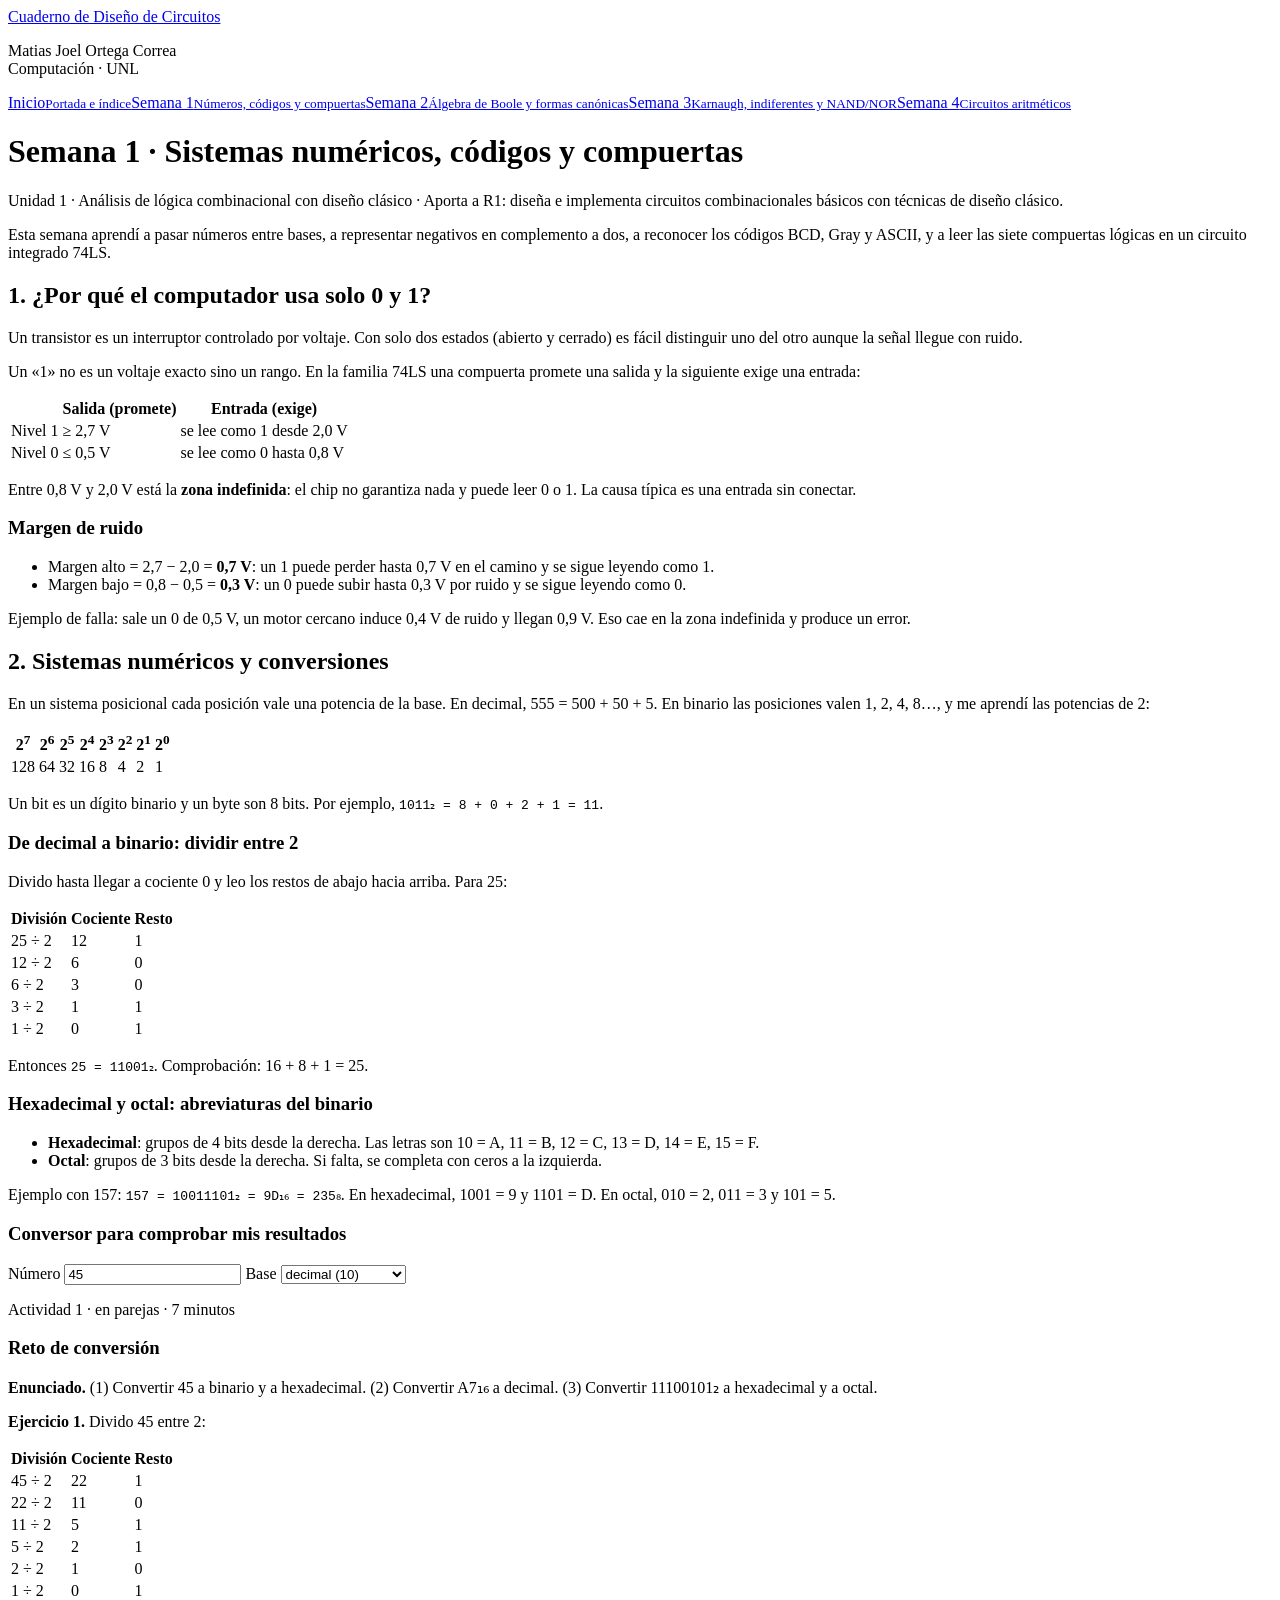
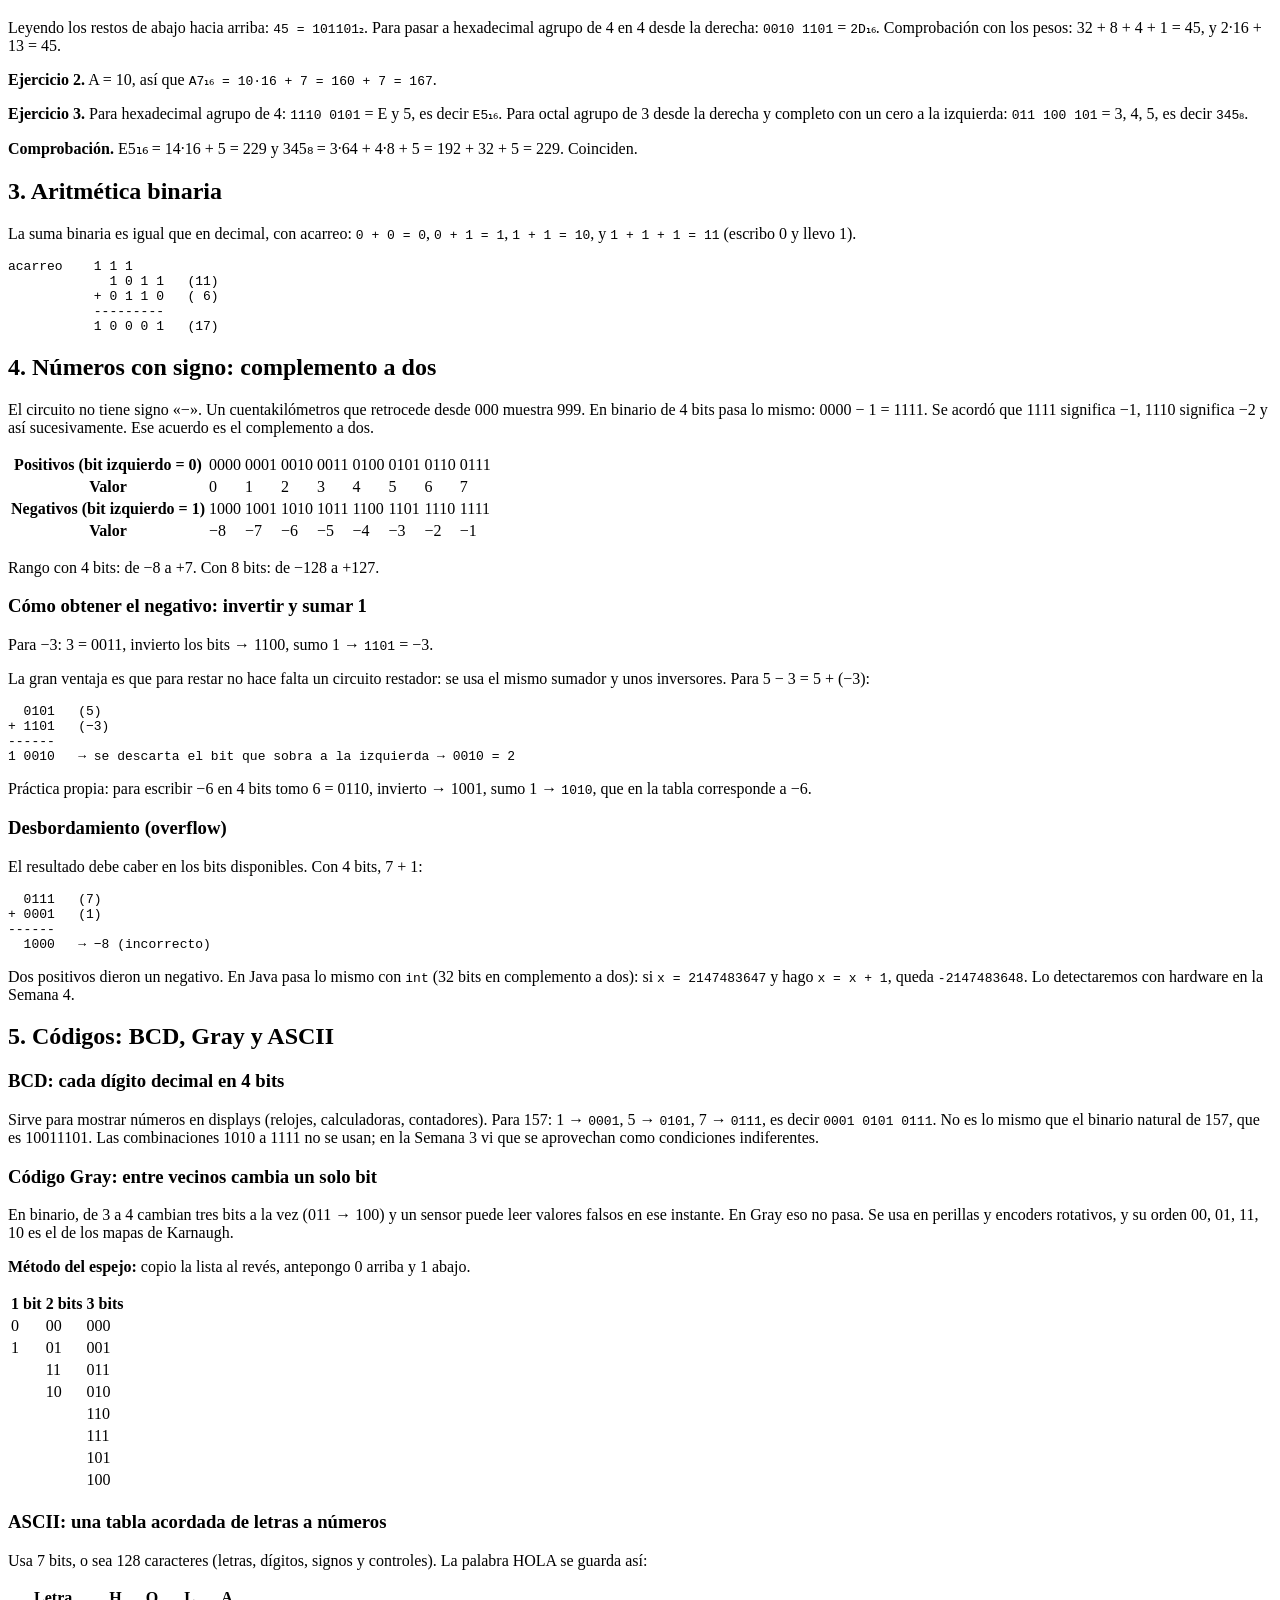
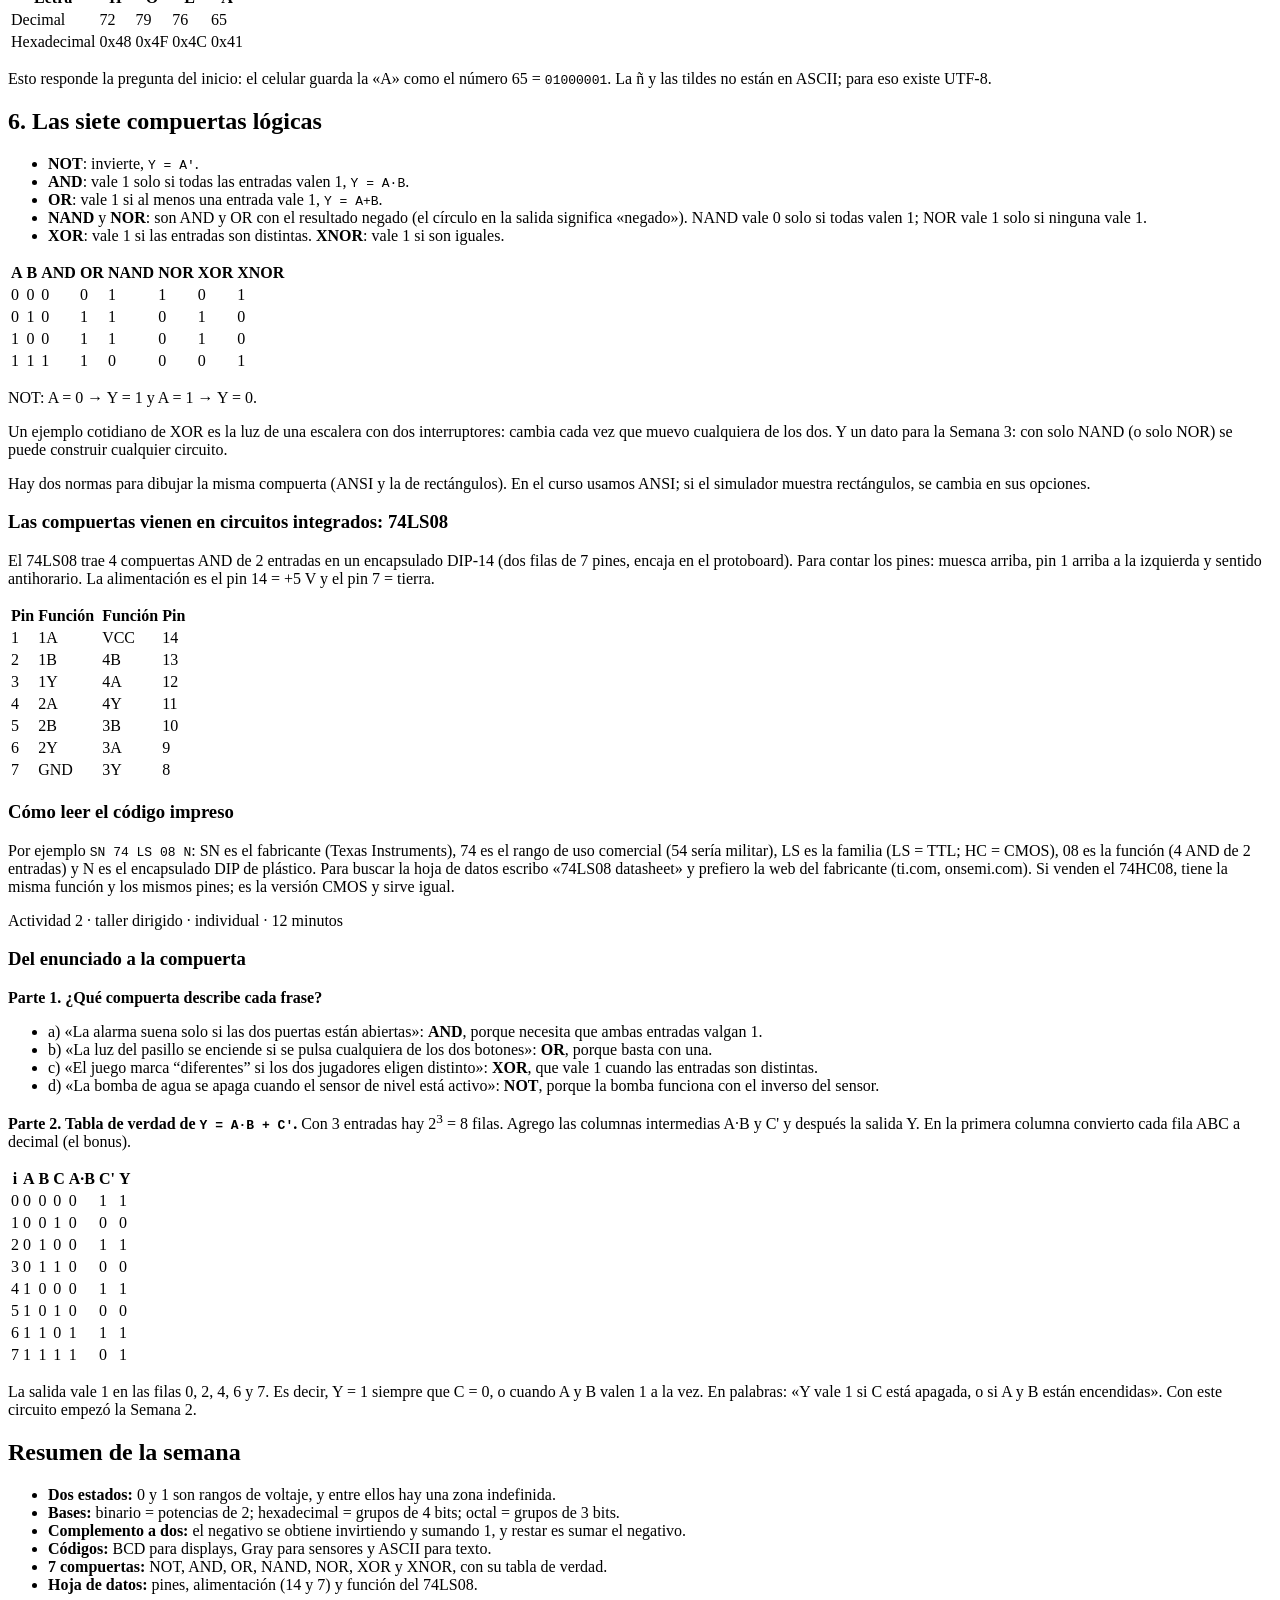
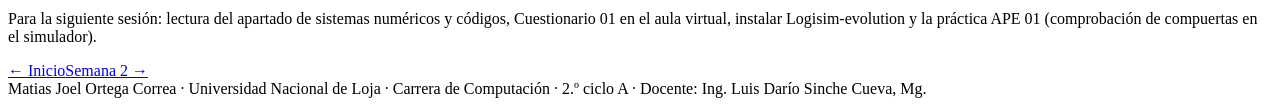
==== semana-1.html @ 6626abb9 "Add files via upload" ====
<!DOCTYPE html>
<html lang="es">
<head>
<meta charset="utf-8">
<meta name="viewport" content="width=device-width, initial-scale=1">
<title>Semana 1 · Cuaderno de Diseño de Circuitos</title>
<meta name="description" content="Cuaderno de resumen de Diseño de Circuitos (UNL, Computación): Unidad 1, semanas 1 a 4, con ejercicios resueltos.">
<link rel="preconnect" href="https://fonts.googleapis.com">
<link rel="preconnect" href="https://fonts.gstatic.com" crossorigin>
<link href="https://fonts.googleapis.com/css2?family=IBM+Plex+Mono:wght@400;600&family=IBM+Plex+Sans:wght@400;600&family=Literata:ital,wght@0,400;0,600;1,400&display=swap" rel="stylesheet">
<link rel="stylesheet" href="assets/style.css">
</head>
<body>
<div class="layout">
<aside class="side">
<a class="brand" href="index.html">Cuaderno de Diseño de Circuitos</a>
<p class="who">Matias Joel Ortega Correa<br>Computación · UNL</p>
<nav aria-label="Semanas"><a href="index.html">Inicio<small>Portada e índice</small></a><a href="semana-1.html" aria-current="page">Semana 1<small>Números, códigos y compuertas</small></a><a href="semana-2.html">Semana 2<small>Álgebra de Boole y formas canónicas</small></a><a href="semana-3.html">Semana 3<small>Karnaugh, indiferentes y NAND/NOR</small></a><a href="semana-4.html">Semana 4<small>Circuitos aritméticos</small></a></nav>
</aside>
<div class="main">
<main class="sheet">

<h1>Semana 1 · Sistemas numéricos, códigos y compuertas</h1>
<p class="meta">Unidad 1 · Análisis de lógica combinacional con diseño clásico · Aporta a R1: diseña e implementa circuitos combinacionales básicos con técnicas de diseño clásico.</p>
<p class="lead">Esta semana aprendí a pasar números entre bases, a representar negativos en complemento a dos, a reconocer los códigos BCD, Gray y ASCII, y a leer las siete compuertas lógicas en un circuito integrado 74LS.</p>

<h2>1. ¿Por qué el computador usa solo 0 y 1?</h2>
<p>Un transistor es un interruptor controlado por voltaje. Con solo dos estados (abierto y cerrado) es fácil distinguir uno del otro aunque la señal llegue con ruido.</p>
<p>Un «1» no es un voltaje exacto sino un rango. En la familia 74LS una compuerta promete una salida y la siguiente exige una entrada:</p>
<div class="wide"><table>
<tr><th class="l"></th><th>Salida (promete)</th><th>Entrada (exige)</th></tr>
<tr><td class="l">Nivel 1</td><td>≥ 2,7 V</td><td>se lee como 1 desde 2,0 V</td></tr>
<tr><td class="l">Nivel 0</td><td>≤ 0,5 V</td><td>se lee como 0 hasta 0,8 V</td></tr>
</table></div>
<p>Entre 0,8 V y 2,0 V está la <strong>zona indefinida</strong>: el chip no garantiza nada y puede leer 0 o 1. La causa típica es una entrada sin conectar.</p>
<h3>Margen de ruido</h3>
<ul>
<li>Margen alto = 2,7 − 2,0 = <strong>0,7 V</strong>: un 1 puede perder hasta 0,7 V en el camino y se sigue leyendo como 1.</li>
<li>Margen bajo = 0,8 − 0,5 = <strong>0,3 V</strong>: un 0 puede subir hasta 0,3 V por ruido y se sigue leyendo como 0.</li>
</ul>
<div class="nota">Ejemplo de falla: sale un 0 de 0,5 V, un motor cercano induce 0,4 V de ruido y llegan 0,9 V. Eso cae en la zona indefinida y produce un error.</div>
<h2>2. Sistemas numéricos y conversiones</h2>
<p>En un sistema posicional cada posición vale una potencia de la base. En decimal, 555 = 500 + 50 + 5. En binario las posiciones valen 1, 2, 4, 8…, y me aprendí las potencias de 2:</p>
<div class="wide"><table class="tt"><tr><th>2<sup>7</sup></th><th>2<sup>6</sup></th><th>2<sup>5</sup></th><th>2<sup>4</sup></th><th>2<sup>3</sup></th><th>2<sup>2</sup></th><th>2<sup>1</sup></th><th>2<sup>0</sup></th></tr>
<tr><td>128</td><td>64</td><td>32</td><td>16</td><td>8</td><td>4</td><td>2</td><td>1</td></tr></table></div>
<p>Un bit es un dígito binario y un byte son 8 bits. Por ejemplo, <code class="e">1011₂ = 8 + 0 + 2 + 1 = 11</code>.</p>
<h3>De decimal a binario: dividir entre 2</h3>
<p>Divido hasta llegar a cociente 0 y leo los restos de abajo hacia arriba. Para 25:</p>
<div class="wide"><table class="tt"><tr><th>División</th><th>Cociente</th><th>Resto</th></tr>
<tr><td>25 ÷ 2</td><td>12</td><td>1</td></tr><tr><td>12 ÷ 2</td><td>6</td><td>0</td></tr>
<tr><td>6 ÷ 2</td><td>3</td><td>0</td></tr><tr><td>3 ÷ 2</td><td>1</td><td>1</td></tr>
<tr><td>1 ÷ 2</td><td>0</td><td>1</td></tr></table></div>
<p>Entonces <code class="e">25 = 11001₂</code>. Comprobación: 16 + 8 + 1 = 25.</p>
<h3>Hexadecimal y octal: abreviaturas del binario</h3>
<ul>
<li><strong>Hexadecimal</strong>: grupos de 4 bits desde la derecha. Las letras son 10 = A, 11 = B, 12 = C, 13 = D, 14 = E, 15 = F.</li>
<li><strong>Octal</strong>: grupos de 3 bits desde la derecha. Si falta, se completa con ceros a la izquierda.</li>
</ul>
<p>Ejemplo con 157: <code class="e">157 = 10011101₂ = 9D₁₆ = 235₈</code>. En hexadecimal, 1001 = 9 y 1101 = D. En octal, 010 = 2, 011 = 3 y 101 = 5.</p>

<div class="tool" id="conv">
<h3>Conversor para comprobar mis resultados</h3>
<label>Número <input type="text" id="conv-in" value="45" autocomplete="off" spellcheck="false"></label>
<label>Base <select id="conv-base"><option value="10">decimal (10)</option><option value="2">binario (2)</option><option value="8">octal (8)</option><option value="16">hexadecimal (16)</option></select></label>
<output class="out" id="conv-out" style="white-space:pre" aria-live="polite"></output>
</div><div class="ej"><p class="src">Actividad 1 · en parejas · 7 minutos</p><h3>Reto de conversión</h3>
<p><strong>Enunciado.</strong> (1) Convertir 45 a binario y a hexadecimal. (2) Convertir A7₁₆ a decimal. (3) Convertir 11100101₂ a hexadecimal y a octal.</p>
<p><strong>Ejercicio 1.</strong> Divido 45 entre 2:</p>
<div class="wide"><table class="tt"><tr><th>División</th><th>Cociente</th><th>Resto</th></tr>
<tr><td>45 ÷ 2</td><td>22</td><td>1</td></tr><tr><td>22 ÷ 2</td><td>11</td><td>0</td></tr>
<tr><td>11 ÷ 2</td><td>5</td><td>1</td></tr><tr><td>5 ÷ 2</td><td>2</td><td>1</td></tr>
<tr><td>2 ÷ 2</td><td>1</td><td>0</td></tr><tr><td>1 ÷ 2</td><td>0</td><td>1</td></tr></table></div>
<p>Leyendo los restos de abajo hacia arriba: <code>45 = 101101₂</code>. Para pasar a hexadecimal agrupo de 4 en 4 desde la derecha: <code>0010 1101</code> = <code>2D₁₆</code>. Comprobación con los pesos: 32 + 8 + 4 + 1 = 45, y 2·16 + 13 = 45.</p>
<p><strong>Ejercicio 2.</strong> A = 10, así que <code>A7₁₆ = 10·16 + 7 = 160 + 7 = 167</code>.</p>
<p><strong>Ejercicio 3.</strong> Para hexadecimal agrupo de 4: <code>1110 0101</code> = E y 5, es decir <code>E5₁₆</code>. Para octal agrupo de 3 desde la derecha y completo con un cero a la izquierda: <code>011 100 101</code> = 3, 4, 5, es decir <code>345₈</code>.</p>
<p><strong>Comprobación.</strong> E5₁₆ = 14·16 + 5 = 229 y 345₈ = 3·64 + 4·8 + 5 = 192 + 32 + 5 = 229. Coinciden.</p></div>
<h2>3. Aritmética binaria</h2>
<p>La suma binaria es igual que en decimal, con acarreo: <code class="e">0 + 0 = 0</code>, <code class="e">0 + 1 = 1</code>, <code class="e">1 + 1 = 10</code>, y <code class="e">1 + 1 + 1 = 11</code> (escribo 0 y llevo 1).</p>
<pre><code>acarreo    1 1 1
             1 0 1 1   (11)
           + 0 1 1 0   ( 6)
           ---------
           1 0 0 0 1   (17)</code></pre>

<h2>4. Números con signo: complemento a dos</h2>
<p>El circuito no tiene signo «−». Un cuentakilómetros que retrocede desde 000 muestra 999. En binario de 4 bits pasa lo mismo: 0000 − 1 = 1111. Se acordó que 1111 significa −1, 1110 significa −2 y así sucesivamente. Ese acuerdo es el complemento a dos.</p>
<div class="wide"><table class="tt"><tr><th class="l">Positivos (bit izquierdo = 0)</th><td>0000</td><td>0001</td><td>0010</td><td>0011</td><td>0100</td><td>0101</td><td>0110</td><td>0111</td></tr>
<tr><th class="l">Valor</th><td>0</td><td>1</td><td>2</td><td>3</td><td>4</td><td>5</td><td>6</td><td>7</td></tr>
<tr><th class="l">Negativos (bit izquierdo = 1)</th><td>1000</td><td>1001</td><td>1010</td><td>1011</td><td>1100</td><td>1101</td><td>1110</td><td>1111</td></tr>
<tr><th class="l">Valor</th><td>−8</td><td>−7</td><td>−6</td><td>−5</td><td>−4</td><td>−3</td><td>−2</td><td>−1</td></tr></table></div>
<p>Rango con 4 bits: de −8 a +7. Con 8 bits: de −128 a +127.</p>
<h3>Cómo obtener el negativo: invertir y sumar 1</h3>
<p>Para −3: 3 = 0011, invierto los bits → 1100, sumo 1 → <code>1101</code> = −3.</p>
<p>La gran ventaja es que para restar no hace falta un circuito restador: se usa el mismo sumador y unos inversores. Para 5 − 3 = 5 + (−3):</p>
<pre><code>  0101   (5)
+ 1101   (−3)
------
1 0010   → se descarta el bit que sobra a la izquierda → 0010 = 2</code></pre>
<p>Práctica propia: para escribir −6 en 4 bits tomo 6 = 0110, invierto → 1001, sumo 1 → <code>1010</code>, que en la tabla corresponde a −6.</p>
<h3>Desbordamiento (overflow)</h3>
<p>El resultado debe caber en los bits disponibles. Con 4 bits, 7 + 1:</p>
<pre><code>  0111   (7)
+ 0001   (1)
------
  1000   → −8 (incorrecto)</code></pre>
<p>Dos positivos dieron un negativo. En Java pasa lo mismo con <code>int</code> (32 bits en complemento a dos): si <code>x = 2147483647</code> y hago <code>x = x + 1</code>, queda <code>-2147483648</code>. Lo detectaremos con hardware en la Semana 4.</p>

<h2>5. Códigos: BCD, Gray y ASCII</h2>
<h3>BCD: cada dígito decimal en 4 bits</h3>
<p>Sirve para mostrar números en displays (relojes, calculadoras, contadores). Para 157: 1 → <code>0001</code>, 5 → <code>0101</code>, 7 → <code>0111</code>, es decir <code>0001 0101 0111</code>. No es lo mismo que el binario natural de 157, que es 10011101. Las combinaciones 1010 a 1111 no se usan; en la Semana 3 vi que se aprovechan como condiciones indiferentes.</p>
<h3>Código Gray: entre vecinos cambia un solo bit</h3>
<p>En binario, de 3 a 4 cambian tres bits a la vez (011 → 100) y un sensor puede leer valores falsos en ese instante. En Gray eso no pasa. Se usa en perillas y encoders rotativos, y su orden 00, 01, 11, 10 es el de los mapas de Karnaugh.</p>
<p><strong>Método del espejo:</strong> copio la lista al revés, antepongo 0 arriba y 1 abajo.</p>
<div class="wide"><table class="tt"><tr><th>1 bit</th><th>2 bits</th><th>3 bits</th></tr>
<tr><td>0</td><td>00</td><td>000</td></tr><tr><td>1</td><td>01</td><td>001</td></tr>
<tr><td></td><td>11</td><td>011</td></tr><tr><td></td><td>10</td><td>010</td></tr>
<tr><td></td><td></td><td>110</td></tr><tr><td></td><td></td><td>111</td></tr>
<tr><td></td><td></td><td>101</td></tr><tr><td></td><td></td><td>100</td></tr></table></div>
<h3>ASCII: una tabla acordada de letras a números</h3>
<p>Usa 7 bits, o sea 128 caracteres (letras, dígitos, signos y controles). La palabra HOLA se guarda así:</p>
<div class="wide"><table class="tt"><tr><th>Letra</th><th>H</th><th>O</th><th>L</th><th>A</th></tr>
<tr><td>Decimal</td><td>72</td><td>79</td><td>76</td><td>65</td></tr><tr><td>Hexadecimal</td><td>0x48</td><td>0x4F</td><td>0x4C</td><td>0x41</td></tr></table></div>
<p>Esto responde la pregunta del inicio: el celular guarda la «A» como el número 65 = <code>01000001</code>. La ñ y las tildes no están en ASCII; para eso existe UTF-8.</p>

<h2>6. Las siete compuertas lógicas</h2>
<ul>
<li><strong>NOT</strong>: invierte, <code class="e">Y = A'</code>.</li>
<li><strong>AND</strong>: vale 1 solo si todas las entradas valen 1, <code class="e">Y = A·B</code>.</li>
<li><strong>OR</strong>: vale 1 si al menos una entrada vale 1, <code class="e">Y = A+B</code>.</li>
<li><strong>NAND</strong> y <strong>NOR</strong>: son AND y OR con el resultado negado (el círculo en la salida significa «negado»). NAND vale 0 solo si todas valen 1; NOR vale 1 solo si ninguna vale 1.</li>
<li><strong>XOR</strong>: vale 1 si las entradas son distintas. <strong>XNOR</strong>: vale 1 si son iguales.</li>
</ul>
<div class="wide"><table class="tt"><tr><th>A</th><th>B</th><th>AND</th><th>OR</th><th>NAND</th><th>NOR</th><th>XOR</th><th>XNOR</th></tr><tr><td>0</td><td>0</td><td>0</td><td>0</td><td class="one">1</td><td class="one">1</td><td>0</td><td class="one">1</td></tr><tr><td>0</td><td>1</td><td>0</td><td class="one">1</td><td class="one">1</td><td>0</td><td class="one">1</td><td>0</td></tr><tr><td>1</td><td>0</td><td>0</td><td class="one">1</td><td class="one">1</td><td>0</td><td class="one">1</td><td>0</td></tr><tr><td>1</td><td>1</td><td class="one">1</td><td class="one">1</td><td>0</td><td>0</td><td>0</td><td class="one">1</td></tr></table></div>
<p>NOT: A = 0 → Y = 1 y A = 1 → Y = 0.</p>
<p>Un ejemplo cotidiano de XOR es la luz de una escalera con dos interruptores: cambia cada vez que muevo cualquiera de los dos. Y un dato para la Semana 3: con solo NAND (o solo NOR) se puede construir cualquier circuito.</p>
<p>Hay dos normas para dibujar la misma compuerta (ANSI y la de rectángulos). En el curso usamos ANSI; si el simulador muestra rectángulos, se cambia en sus opciones.</p>
<h3>Las compuertas vienen en circuitos integrados: 74LS08</h3>
<p>El 74LS08 trae 4 compuertas AND de 2 entradas en un encapsulado DIP-14 (dos filas de 7 pines, encaja en el protoboard). Para contar los pines: muesca arriba, pin 1 arriba a la izquierda y sentido antihorario. La alimentación es el pin 14 = +5 V y el pin 7 = tierra.</p>
<div class="wide"><table class="tt">
<tr><th>Pin</th><th>Función</th><th></th><th>Función</th><th>Pin</th></tr>
<tr><td>1</td><td>1A</td><td></td><td>VCC</td><td>14</td></tr>
<tr><td>2</td><td>1B</td><td></td><td>4B</td><td>13</td></tr>
<tr><td>3</td><td>1Y</td><td></td><td>4A</td><td>12</td></tr>
<tr><td>4</td><td>2A</td><td></td><td>4Y</td><td>11</td></tr>
<tr><td>5</td><td>2B</td><td></td><td>3B</td><td>10</td></tr>
<tr><td>6</td><td>2Y</td><td></td><td>3A</td><td>9</td></tr>
<tr><td>7</td><td>GND</td><td></td><td>3Y</td><td>8</td></tr></table></div>
<h3>Cómo leer el código impreso</h3>
<p>Por ejemplo <code>SN 74 LS 08 N</code>: SN es el fabricante (Texas Instruments), 74 es el rango de uso comercial (54 sería militar), LS es la familia (LS = TTL; HC = CMOS), 08 es la función (4 AND de 2 entradas) y N es el encapsulado DIP de plástico. Para buscar la hoja de datos escribo «74LS08 datasheet» y prefiero la web del fabricante (ti.com, onsemi.com). Si venden el 74HC08, tiene la misma función y los mismos pines; es la versión CMOS y sirve igual.</p>
<div class="ej"><p class="src">Actividad 2 · taller dirigido · individual · 12 minutos</p><h3>Del enunciado a la compuerta</h3>
<p><strong>Parte 1. ¿Qué compuerta describe cada frase?</strong></p>
<ul>
<li>a) «La alarma suena solo si las dos puertas están abiertas»: <strong>AND</strong>, porque necesita que ambas entradas valgan 1.</li>
<li>b) «La luz del pasillo se enciende si se pulsa cualquiera de los dos botones»: <strong>OR</strong>, porque basta con una.</li>
<li>c) «El juego marca “diferentes” si los dos jugadores eligen distinto»: <strong>XOR</strong>, que vale 1 cuando las entradas son distintas.</li>
<li>d) «La bomba de agua se apaga cuando el sensor de nivel está activo»: <strong>NOT</strong>, porque la bomba funciona con el inverso del sensor.</li>
</ul>
<p><strong>Parte 2. Tabla de verdad de <code class="e">Y = A·B + C'</code>.</strong> Con 3 entradas hay 2<sup>3</sup> = 8 filas. Agrego las columnas intermedias A·B y C' y después la salida Y. En la primera columna convierto cada fila ABC a decimal (el bonus).</p>
<div class="wide"><table class="tt"><tr><th>i</th><th>A</th><th>B</th><th>C</th><th>A·B</th><th>C'</th><th>Y</th></tr><tr><td>0</td><td>0</td><td>0</td><td>0</td><td>0</td><td>1</td><td class="one">1</td></tr><tr><td>1</td><td>0</td><td>0</td><td>1</td><td>0</td><td>0</td><td>0</td></tr><tr><td>2</td><td>0</td><td>1</td><td>0</td><td>0</td><td>1</td><td class="one">1</td></tr><tr><td>3</td><td>0</td><td>1</td><td>1</td><td>0</td><td>0</td><td>0</td></tr><tr><td>4</td><td>1</td><td>0</td><td>0</td><td>0</td><td>1</td><td class="one">1</td></tr><tr><td>5</td><td>1</td><td>0</td><td>1</td><td>0</td><td>0</td><td>0</td></tr><tr><td>6</td><td>1</td><td>1</td><td>0</td><td>1</td><td>1</td><td class="one">1</td></tr><tr><td>7</td><td>1</td><td>1</td><td>1</td><td>1</td><td>0</td><td class="one">1</td></tr></table></div>
<p>La salida vale 1 en las filas 0, 2, 4, 6 y 7. Es decir, Y = 1 siempre que C = 0, o cuando A y B valen 1 a la vez. En palabras: «Y vale 1 si C está apagada, o si A y B están encendidas». Con este circuito empezó la Semana 2.</p></div>
<h2>Resumen de la semana</h2>
<ul>
<li><strong>Dos estados:</strong> 0 y 1 son rangos de voltaje, y entre ellos hay una zona indefinida.</li>
<li><strong>Bases:</strong> binario = potencias de 2; hexadecimal = grupos de 4 bits; octal = grupos de 3 bits.</li>
<li><strong>Complemento a dos:</strong> el negativo se obtiene invirtiendo y sumando 1, y restar es sumar el negativo.</li>
<li><strong>Códigos:</strong> BCD para displays, Gray para sensores y ASCII para texto.</li>
<li><strong>7 compuertas:</strong> NOT, AND, OR, NAND, NOR, XOR y XNOR, con su tabla de verdad.</li>
<li><strong>Hoja de datos:</strong> pines, alimentación (14 y 7) y función del 74LS08.</li>
</ul>
<p>Para la siguiente sesión: lectura del apartado de sistemas numéricos y códigos, Cuestionario 01 en el aula virtual, instalar Logisim-evolution y la práctica APE 01 (comprobación de compuertas en el simulador).</p>

<div class="pager"><a href="index.html">← Inicio</a><a href="semana-2.html">Semana 2 →</a></div>
</main>
<footer class="pie">Matias Joel Ortega Correa · Universidad Nacional de Loja · Carrera de Computación · 2.º ciclo A · Docente: Ing. Luis Darío Sinche Cueva, Mg.</footer>
</div>
</div>
<script src="assets/app.js"></script>
</body>
</html>
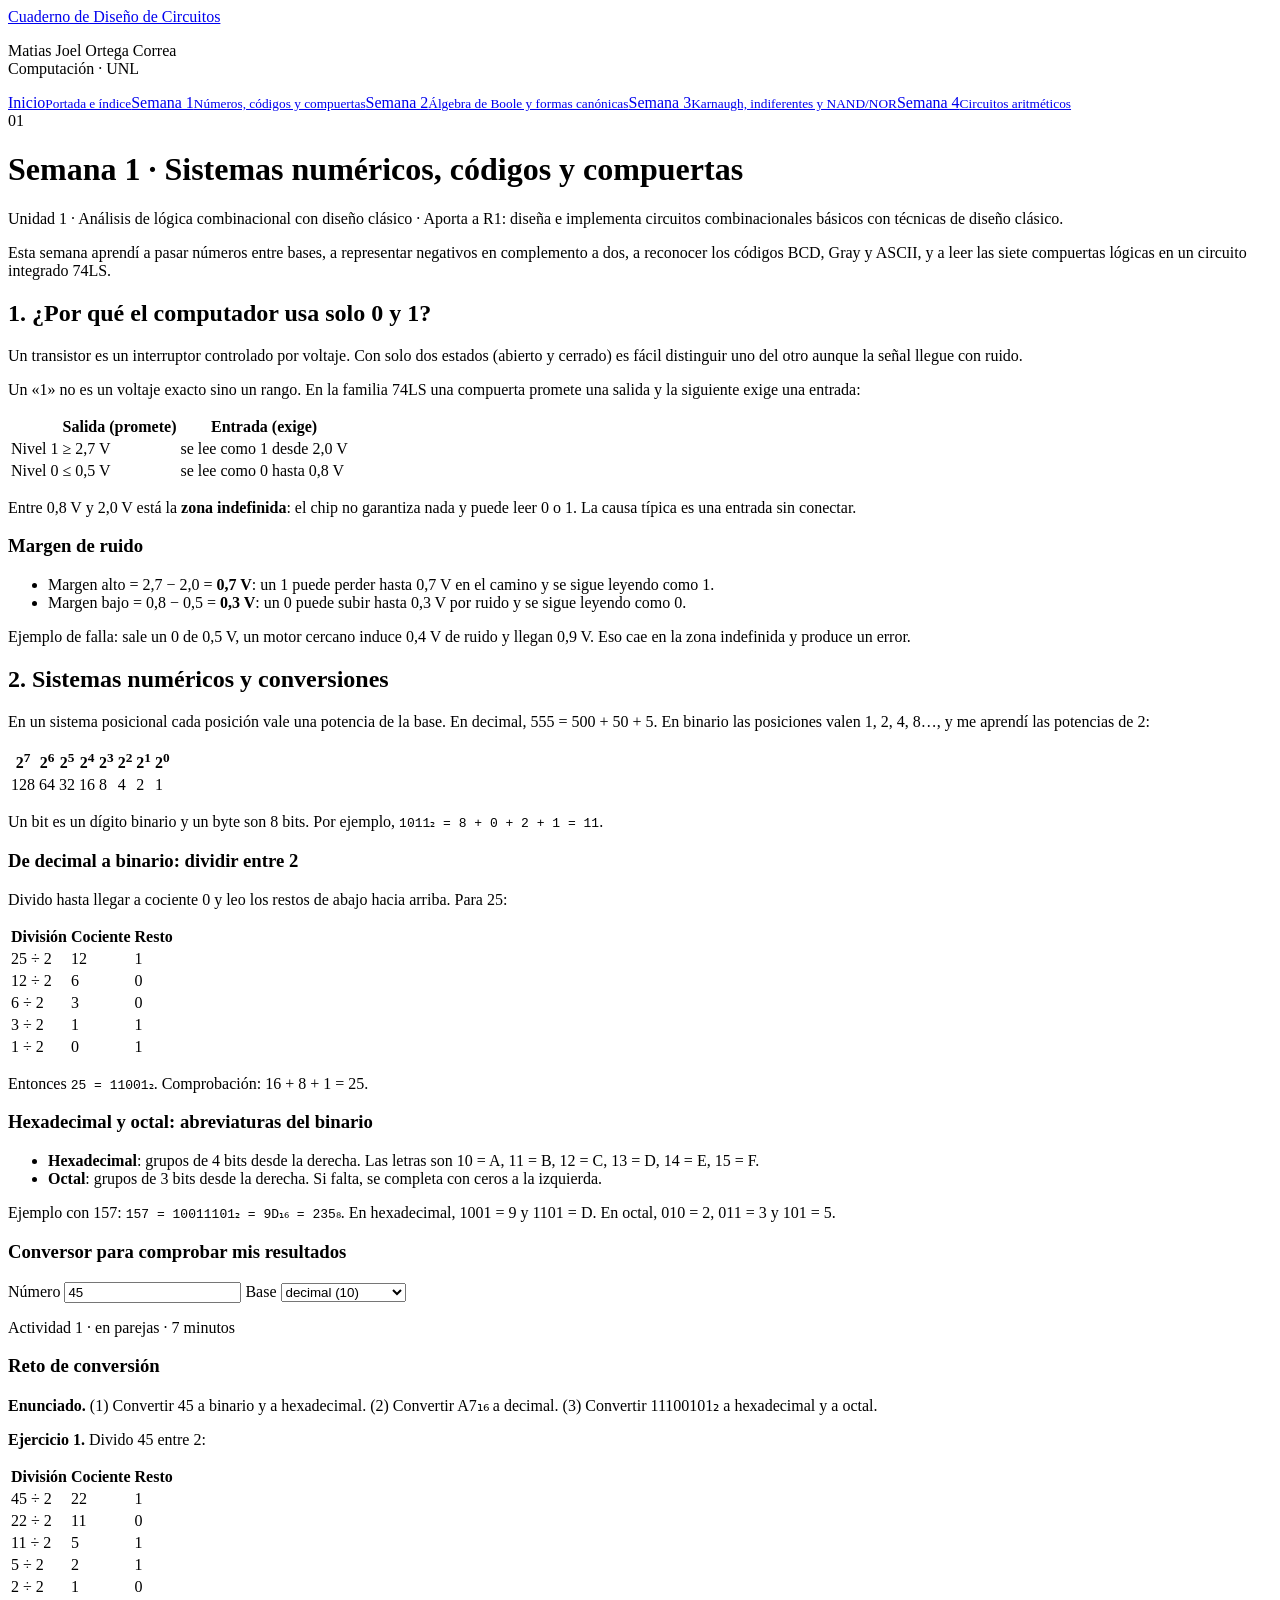
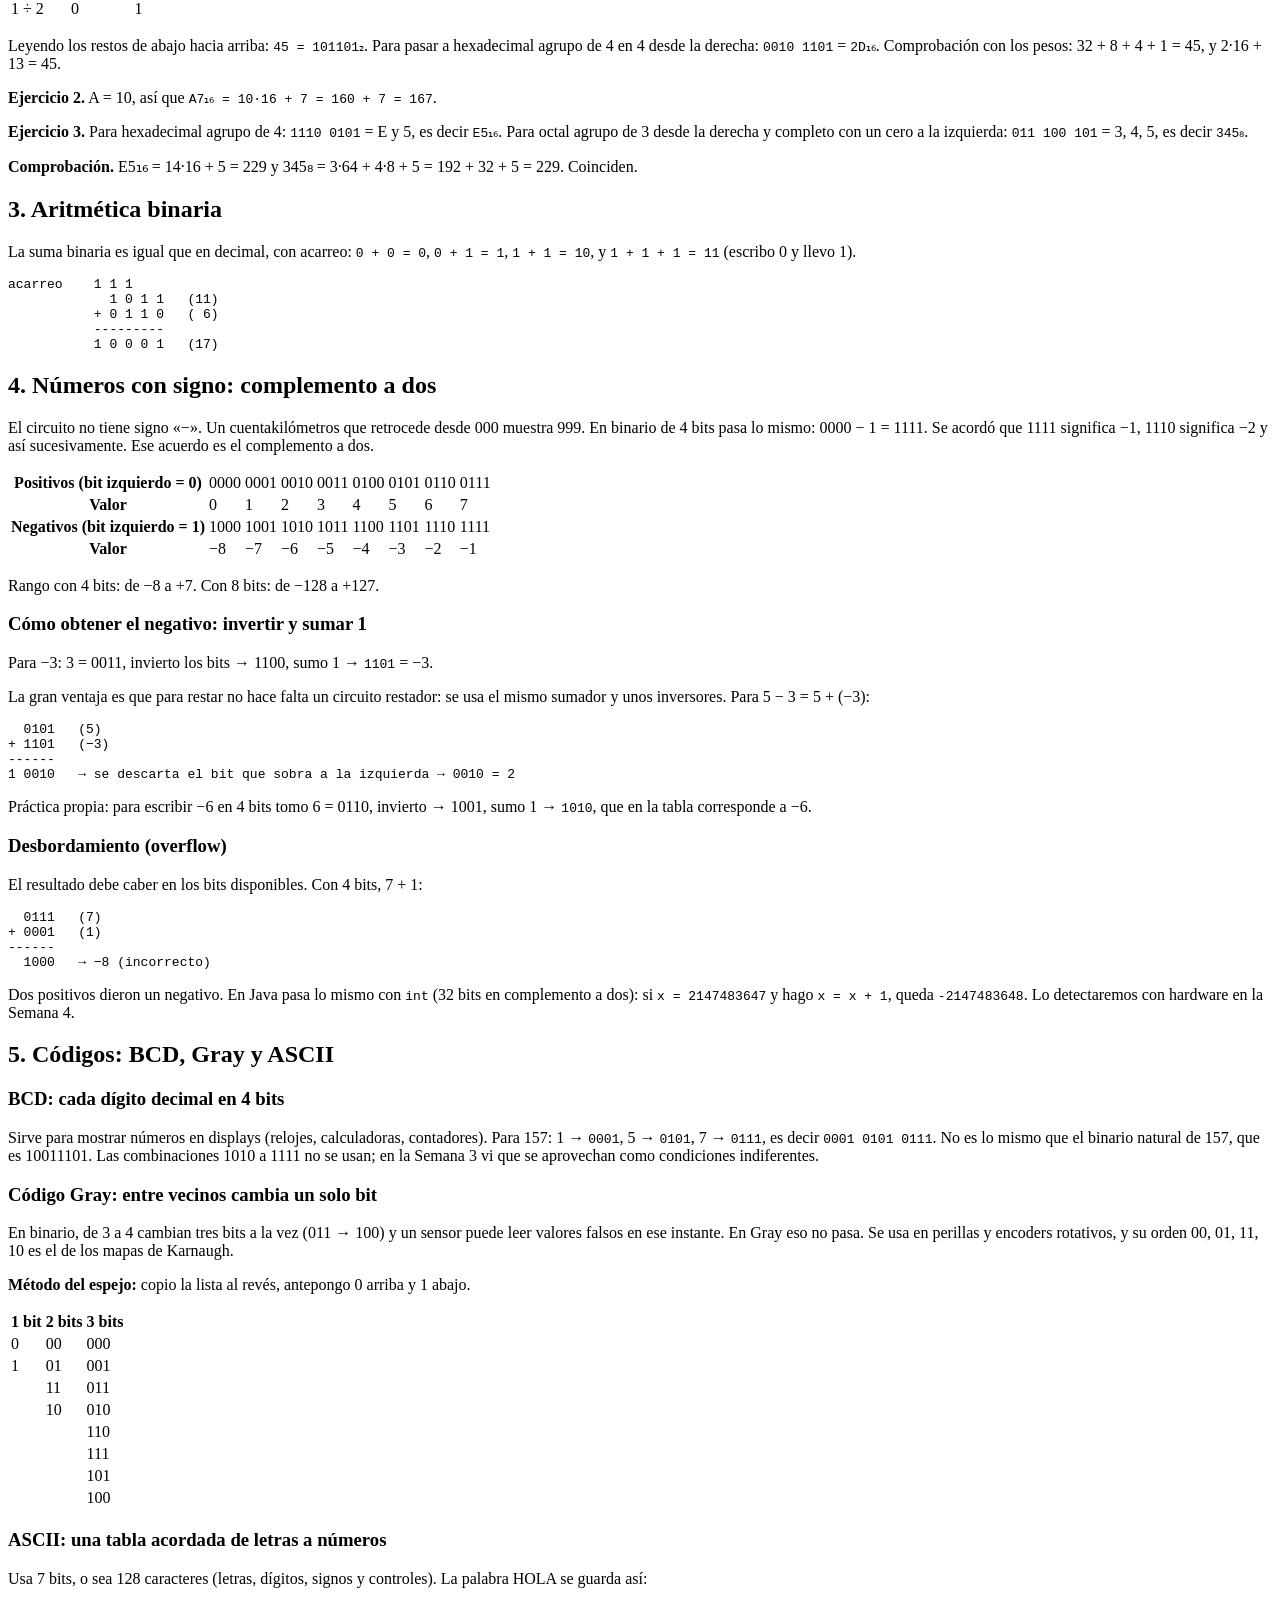
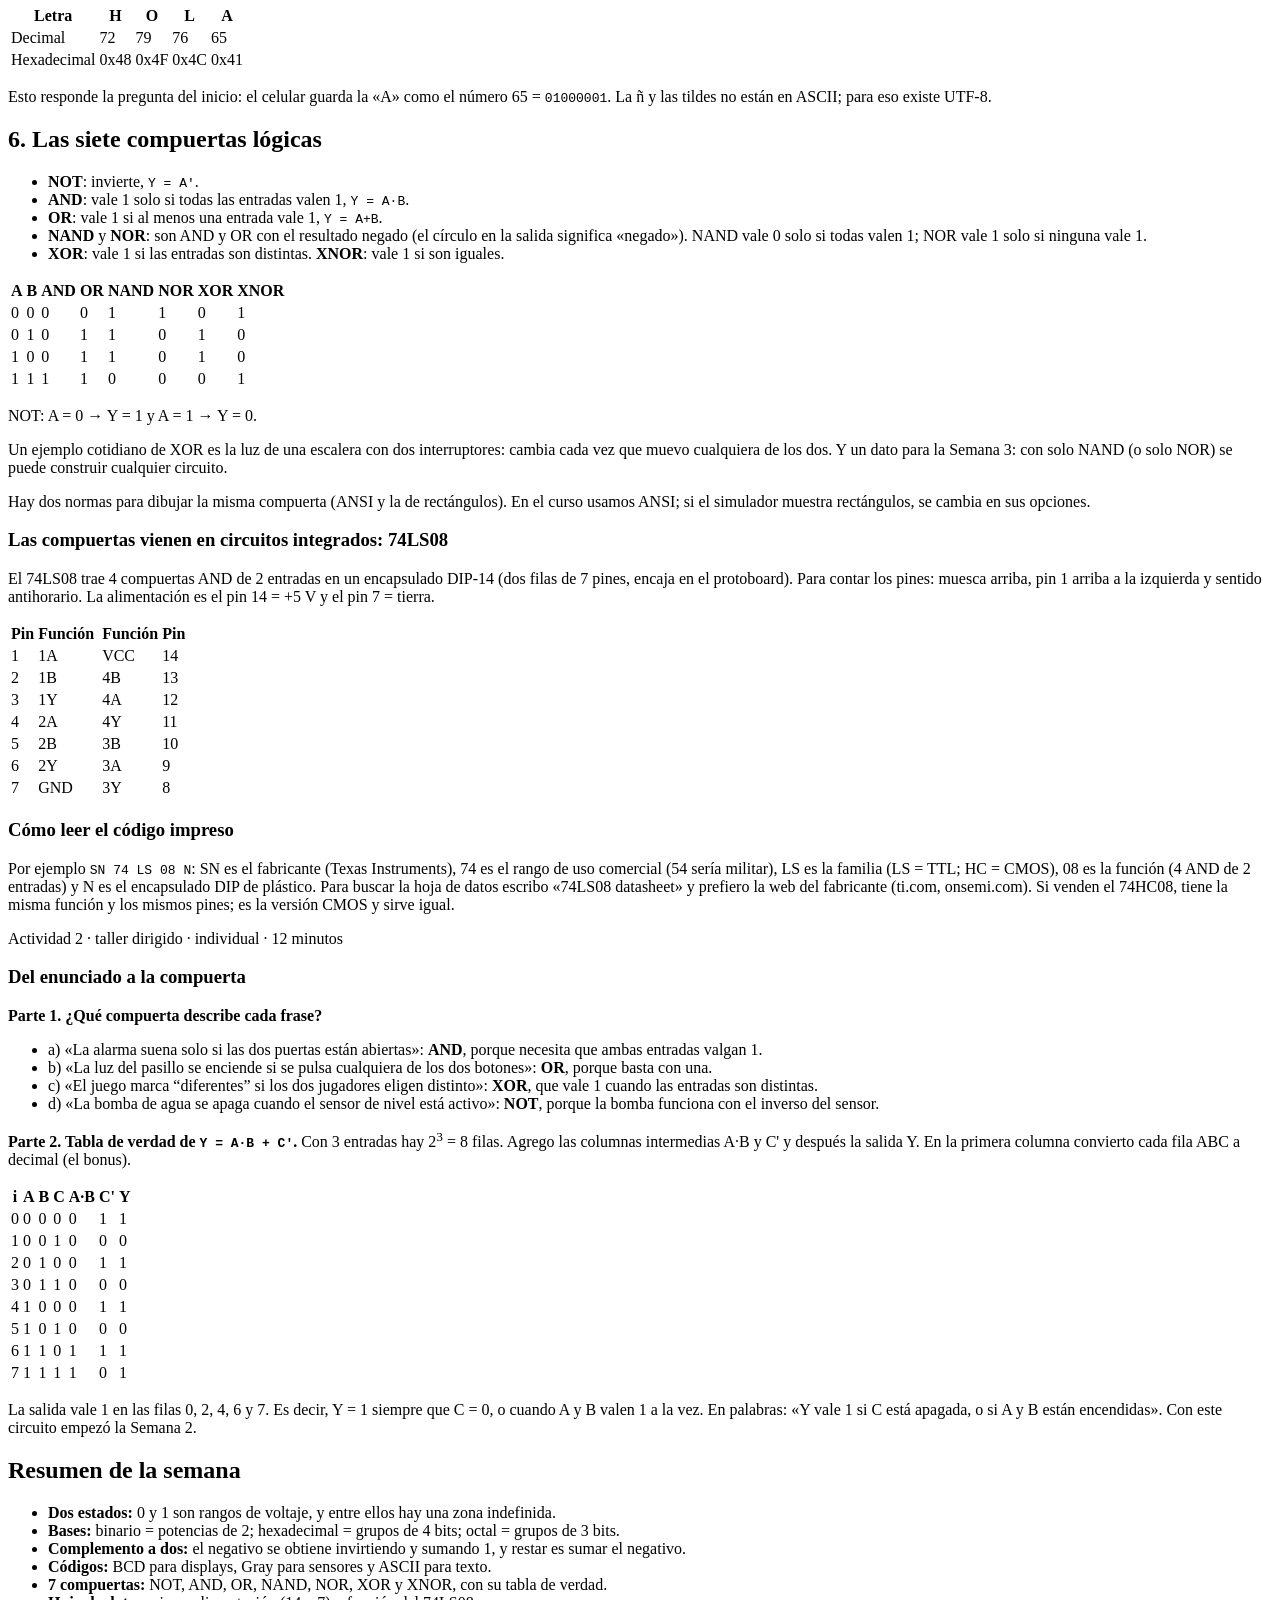
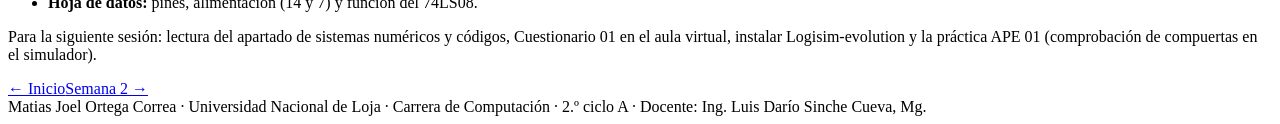
==== commit aba7d145: "Add files via upload" ====
--- a/semana-1.html
+++ b/semana-1.html
@@ -7,10 +7,10 @@
 <meta name="description" content="Cuaderno de resumen de Diseño de Circuitos (UNL, Computación): Unidad 1, semanas 1 a 4, con ejercicios resueltos.">
 <link rel="preconnect" href="https://fonts.googleapis.com">
 <link rel="preconnect" href="https://fonts.gstatic.com" crossorigin>
-<link href="https://fonts.googleapis.com/css2?family=IBM+Plex+Mono:wght@400;600&family=IBM+Plex+Sans:wght@400;600&family=Literata:ital,wght@0,400;0,600;1,400&display=swap" rel="stylesheet">
+<link href="https://fonts.googleapis.com/css2?family=JetBrains+Mono:wght@400;600;800&family=Plus+Jakarta+Sans:wght@400;500;700;800&family=Unbounded:wght@600;800&display=swap" rel="stylesheet">
 <link rel="stylesheet" href="assets/style.css">
 </head>
-<body>
+<body class="w1">
 <div class="layout">
 <aside class="side">
 <a class="brand" href="index.html">Cuaderno de Diseño de Circuitos</a>
@@ -19,10 +19,9 @@
 </aside>
 <div class="main">
 <main class="sheet">
-
-<h1>Semana 1 · Sistemas numéricos, códigos y compuertas</h1>
+<header class="banner"><span class="num" aria-hidden="true">01</span><h1>Semana 1 · Sistemas numéricos, códigos y compuertas</h1>
 <p class="meta">Unidad 1 · Análisis de lógica combinacional con diseño clásico · Aporta a R1: diseña e implementa circuitos combinacionales básicos con técnicas de diseño clásico.</p>
-<p class="lead">Esta semana aprendí a pasar números entre bases, a representar negativos en complemento a dos, a reconocer los códigos BCD, Gray y ASCII, y a leer las siete compuertas lógicas en un circuito integrado 74LS.</p>
+<p class="lead">Esta semana aprendí a pasar números entre bases, a representar negativos en complemento a dos, a reconocer los códigos BCD, Gray y ASCII, y a leer las siete compuertas lógicas en un circuito integrado 74LS.</p></header><div class="content">
 
 <h2>1. ¿Por qué el computador usa solo 0 y 1?</h2>
 <p>Un transistor es un interruptor controlado por voltaje. Con solo dos estados (abierto y cerrado) es fácil distinguir uno del otro aunque la señal llegue con ruido.</p>
@@ -168,8 +167,7 @@
 <li><strong>Hoja de datos:</strong> pines, alimentación (14 y 7) y función del 74LS08.</li>
 </ul>
 <p>Para la siguiente sesión: lectura del apartado de sistemas numéricos y códigos, Cuestionario 01 en el aula virtual, instalar Logisim-evolution y la práctica APE 01 (comprobación de compuertas en el simulador).</p>
-
-<div class="pager"><a href="index.html">← Inicio</a><a href="semana-2.html">Semana 2 →</a></div>
+<div class="pager"><a href="index.html">← Inicio</a><a href="semana-2.html">Semana 2 →</a></div></div>
 </main>
 <footer class="pie">Matias Joel Ortega Correa · Universidad Nacional de Loja · Carrera de Computación · 2.º ciclo A · Docente: Ing. Luis Darío Sinche Cueva, Mg.</footer>
 </div>
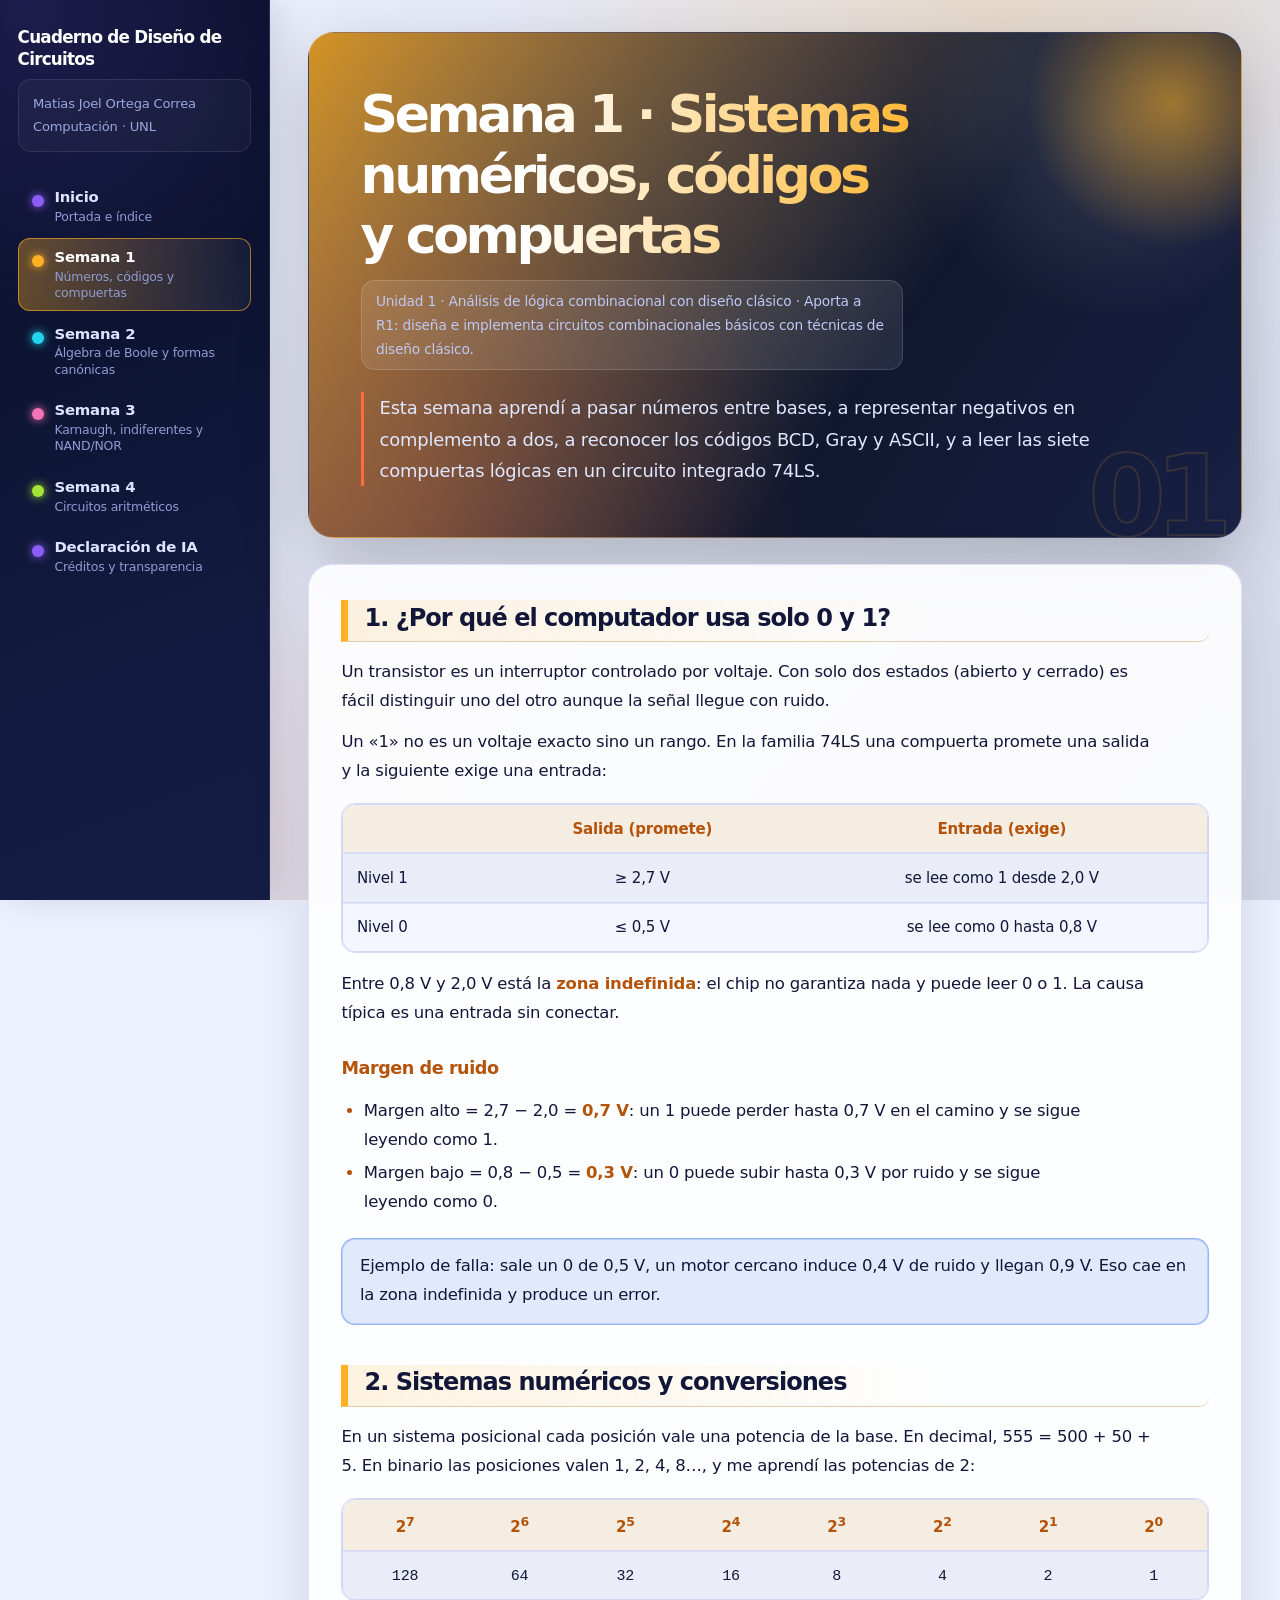
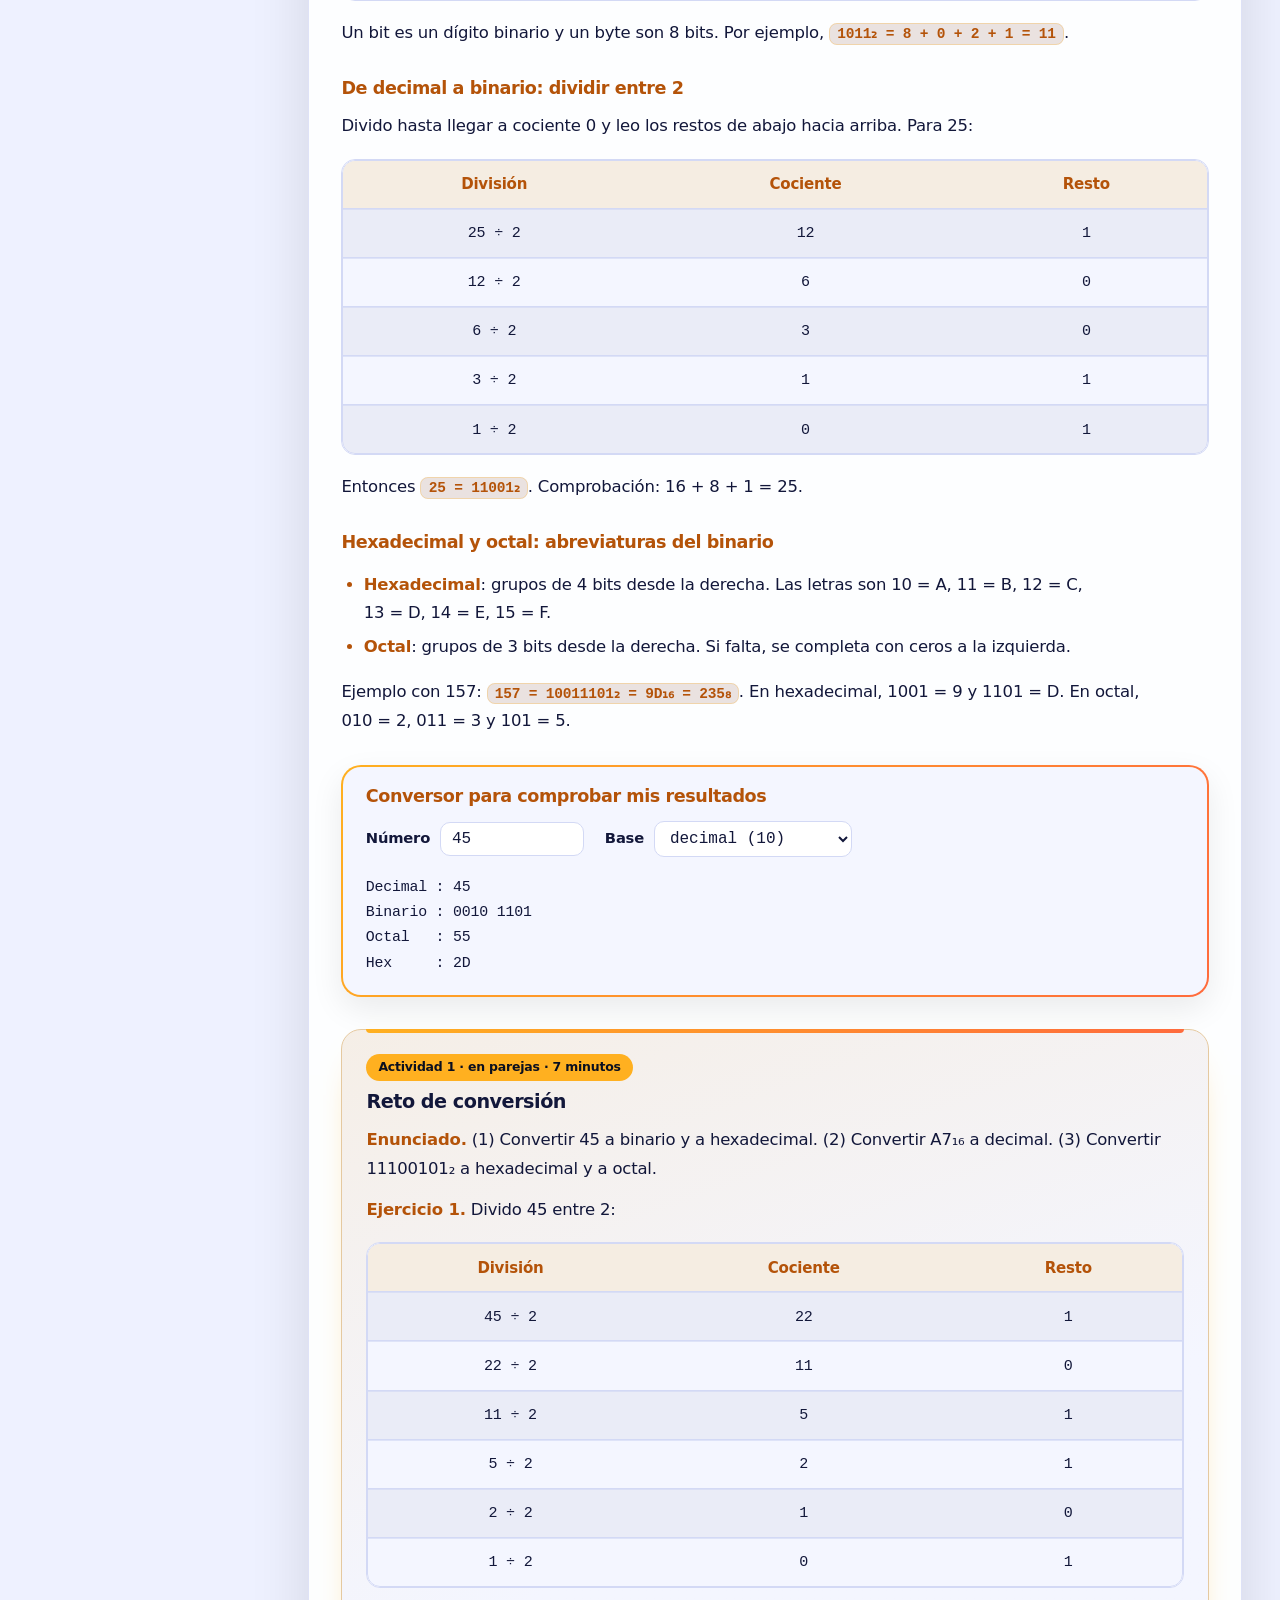
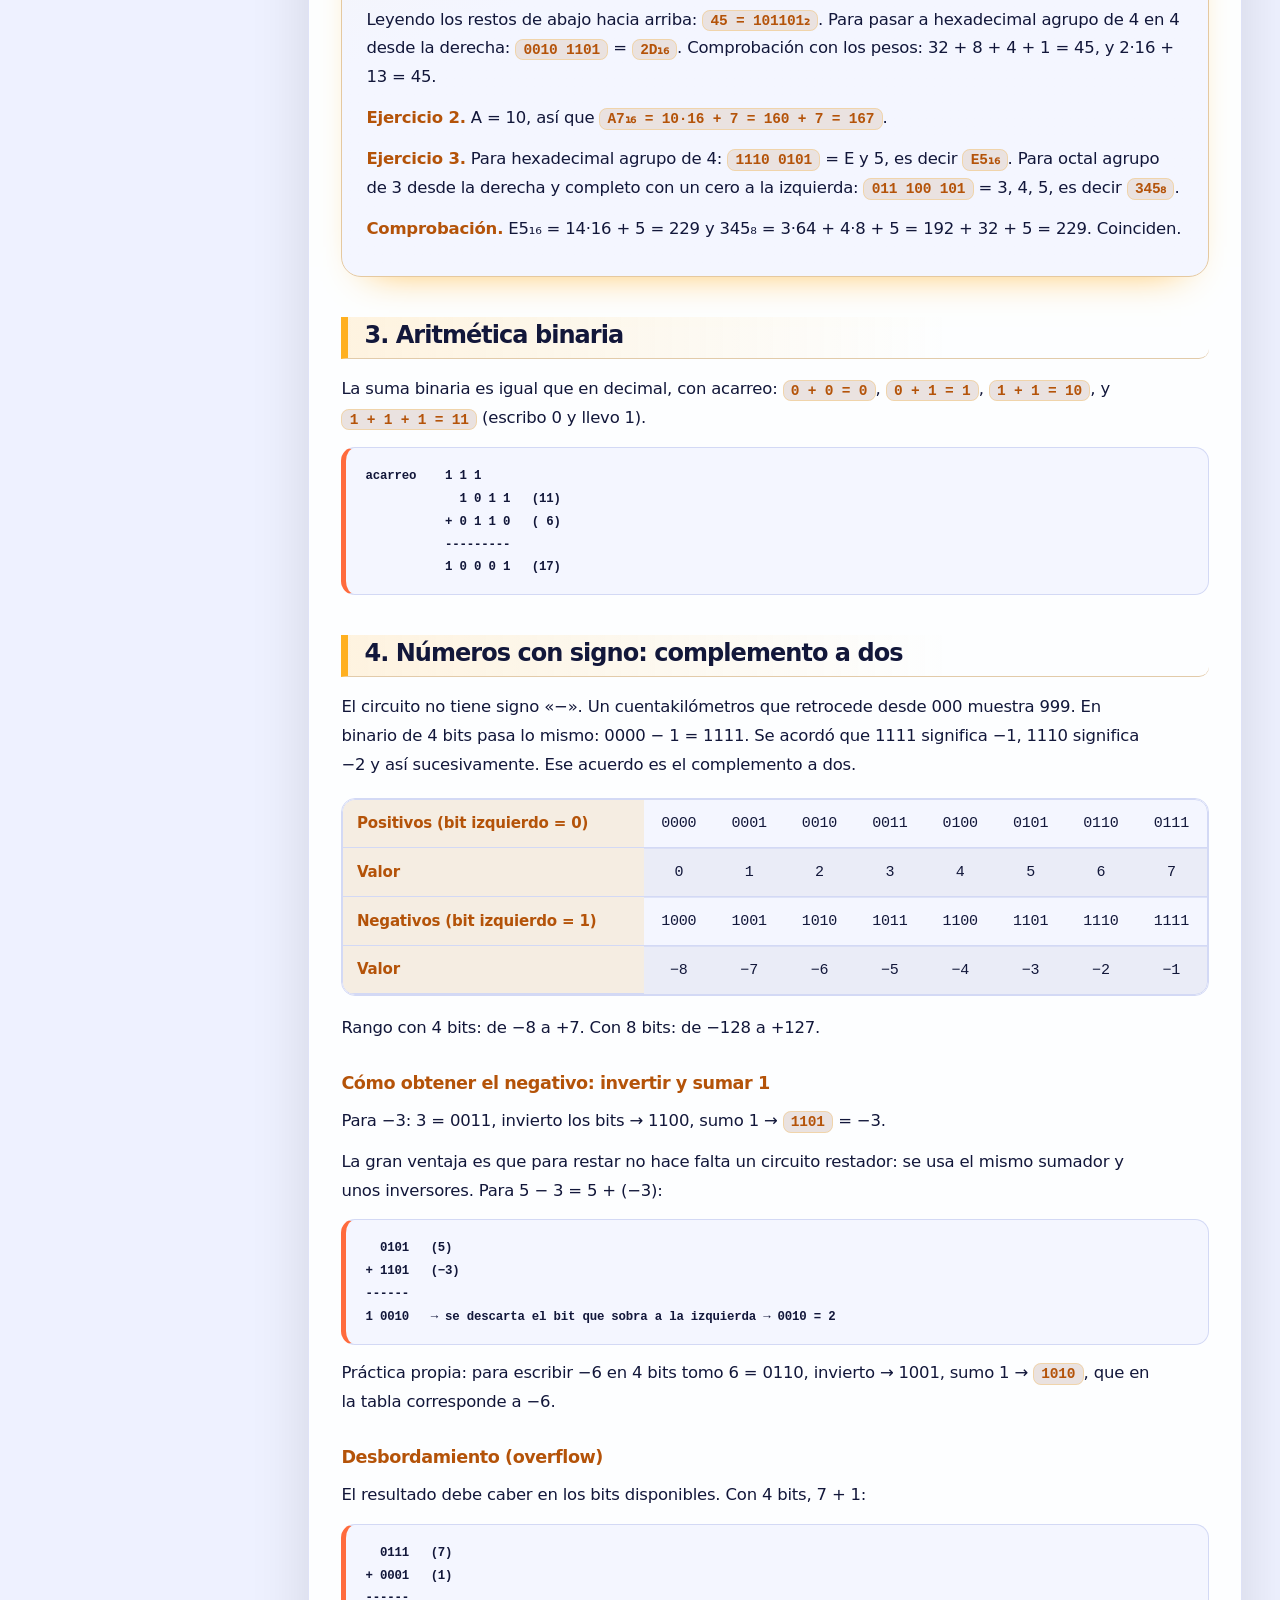
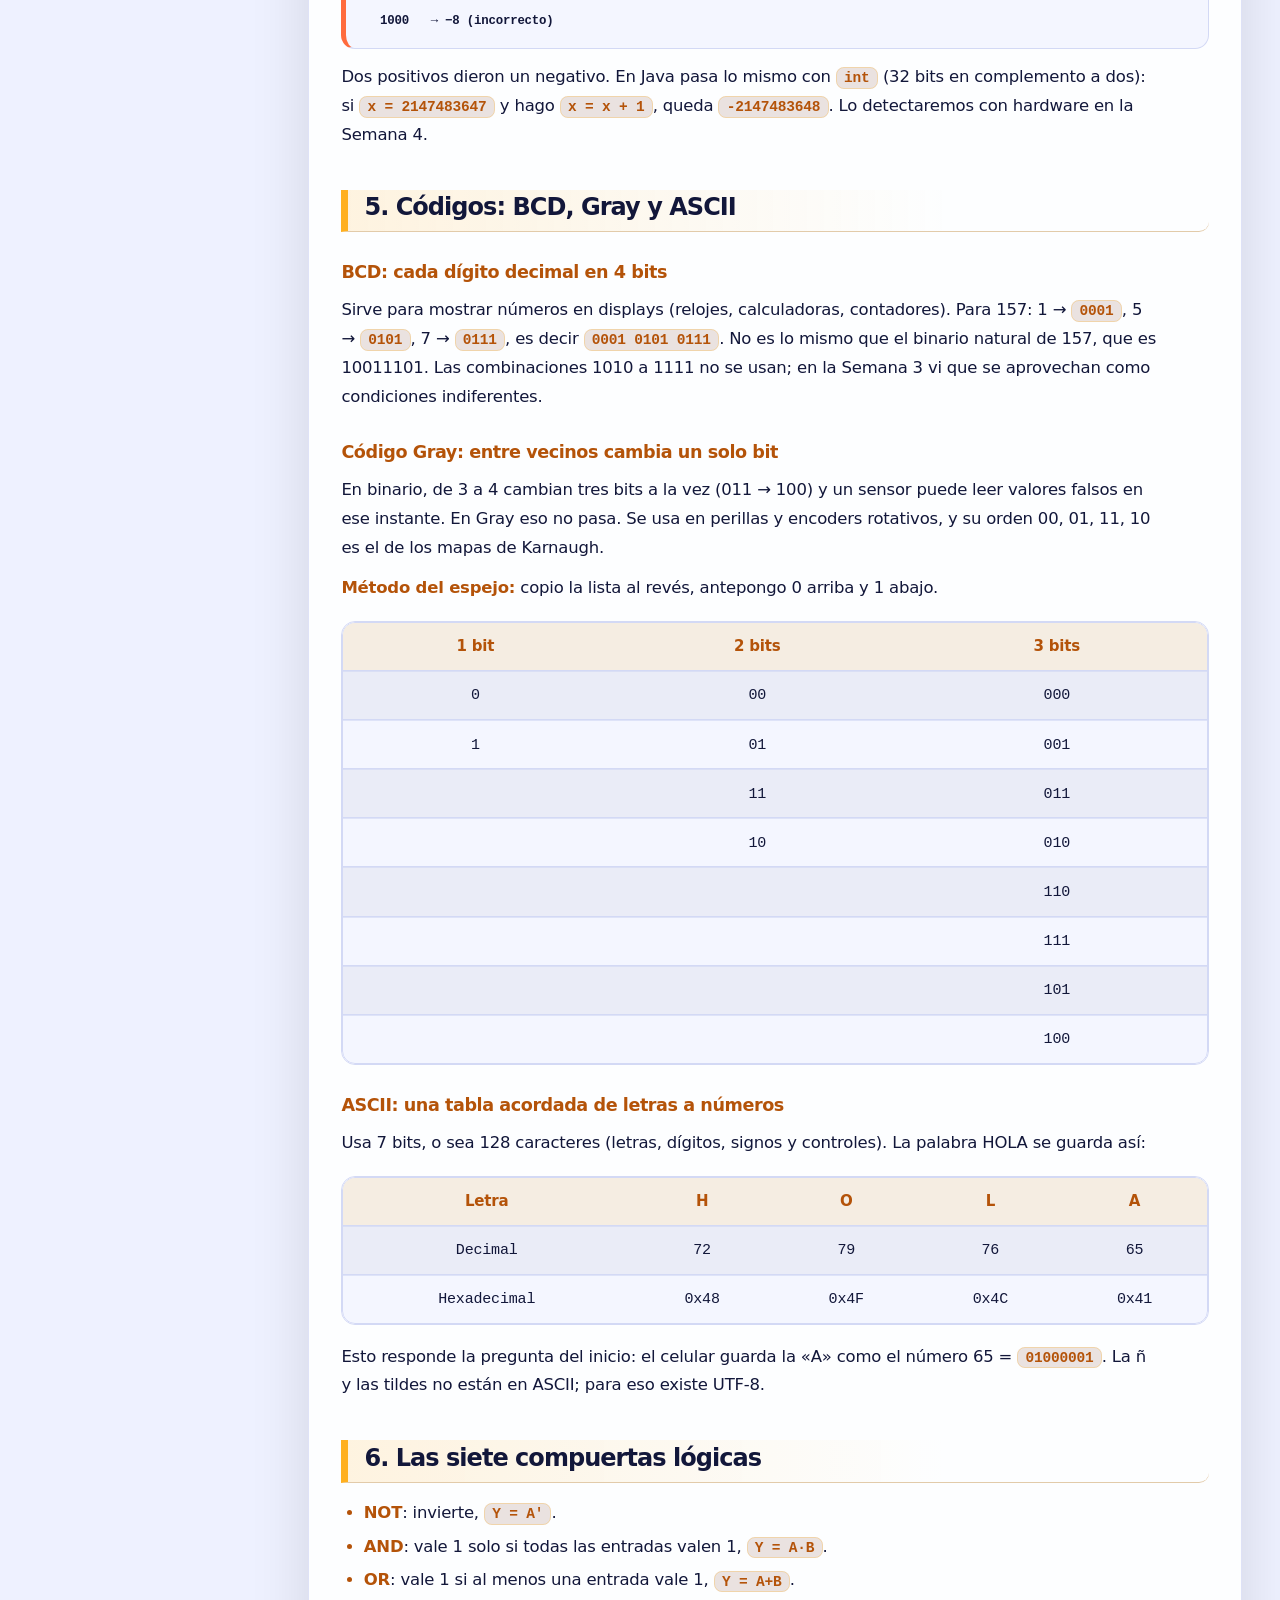
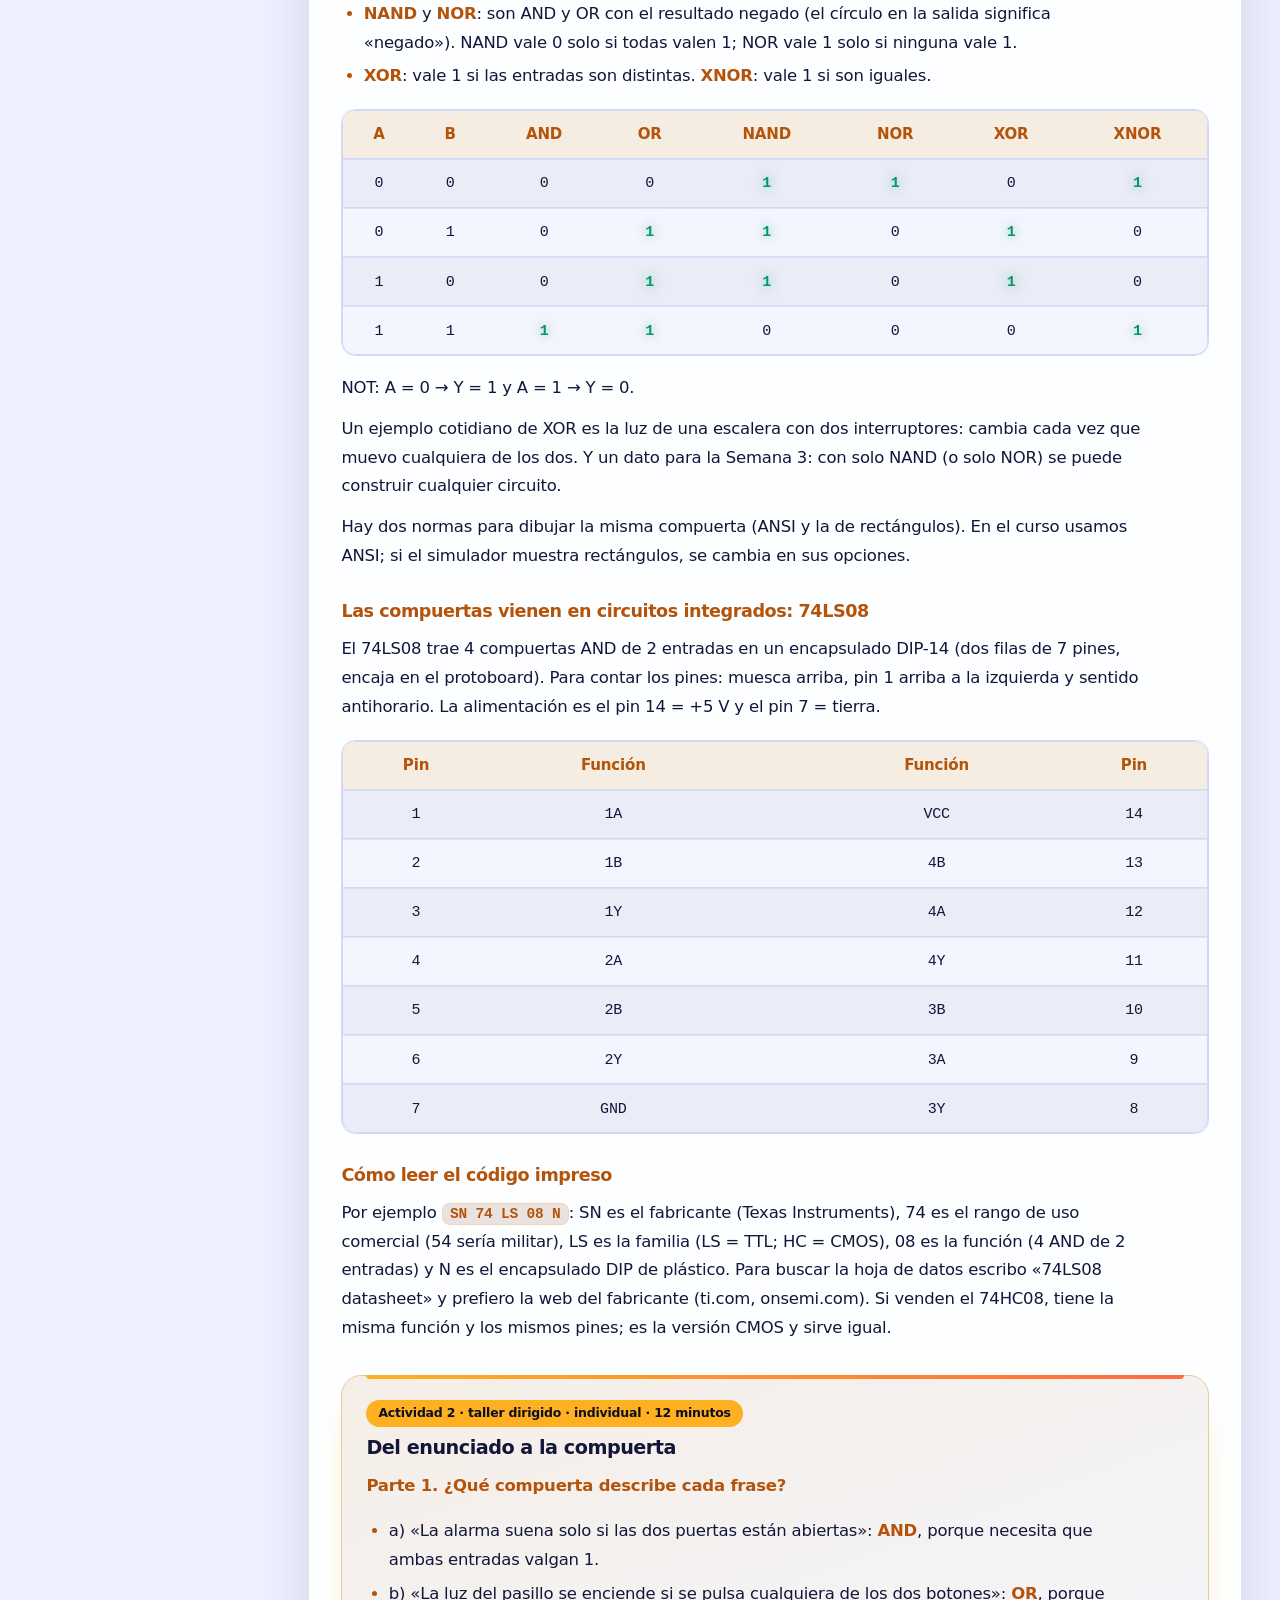
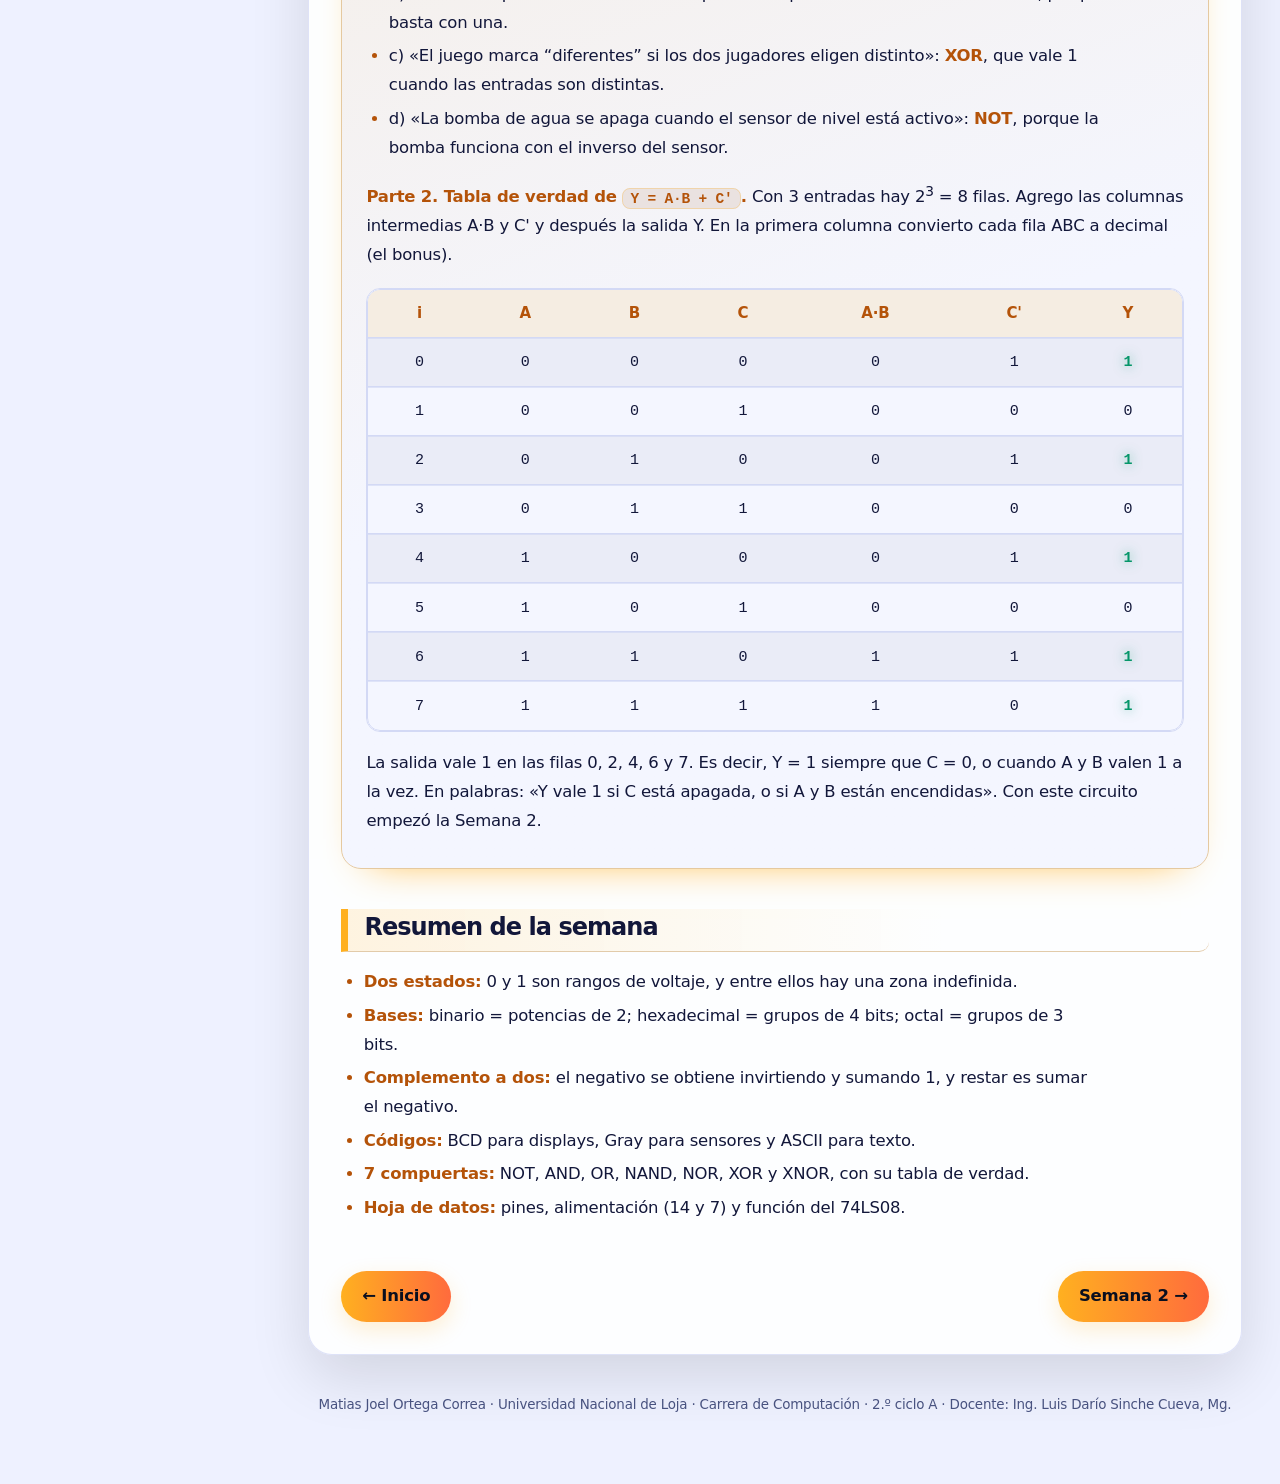
==== commit 5eb32896: "Add files via upload" ====
--- a/semana-1.html
+++ b/semana-1.html
@@ -15,7 +15,7 @@
 <aside class="side">
 <a class="brand" href="index.html">Cuaderno de Diseño de Circuitos</a>
 <p class="who">Matias Joel Ortega Correa<br>Computación · UNL</p>
-<nav aria-label="Semanas"><a href="index.html">Inicio<small>Portada e índice</small></a><a href="semana-1.html" aria-current="page">Semana 1<small>Números, códigos y compuertas</small></a><a href="semana-2.html">Semana 2<small>Álgebra de Boole y formas canónicas</small></a><a href="semana-3.html">Semana 3<small>Karnaugh, indiferentes y NAND/NOR</small></a><a href="semana-4.html">Semana 4<small>Circuitos aritméticos</small></a></nav>
+<nav aria-label="Semanas"><a href="index.html">Inicio<small>Portada e índice</small></a><a href="semana-1.html" aria-current="page">Semana 1<small>Números, códigos y compuertas</small></a><a href="semana-2.html">Semana 2<small>Álgebra de Boole y formas canónicas</small></a><a href="semana-3.html">Semana 3<small>Karnaugh, indiferentes y NAND/NOR</small></a><a href="semana-4.html">Semana 4<small>Circuitos aritméticos</small></a><a href="index.html#declaracion-ia">Declaración de IA<small>Créditos y transparencia</small></a></nav>
 </aside>
 <div class="main">
 <main class="sheet">
@@ -166,7 +166,7 @@
 <li><strong>7 compuertas:</strong> NOT, AND, OR, NAND, NOR, XOR y XNOR, con su tabla de verdad.</li>
 <li><strong>Hoja de datos:</strong> pines, alimentación (14 y 7) y función del 74LS08.</li>
 </ul>
-<p>Para la siguiente sesión: lectura del apartado de sistemas numéricos y códigos, Cuestionario 01 en el aula virtual, instalar Logisim-evolution y la práctica APE 01 (comprobación de compuertas en el simulador).</p>
+<p></p>
 <div class="pager"><a href="index.html">← Inicio</a><a href="semana-2.html">Semana 2 →</a></div></div>
 </main>
 <footer class="pie">Matias Joel Ortega Correa · Universidad Nacional de Loja · Carrera de Computación · 2.º ciclo A · Docente: Ing. Luis Darío Sinche Cueva, Mg.</footer>
--- a/assets/style.css
+++ b/assets/style.css
@@ -0,0 +1,334 @@
+:root{
+  --bg:#080C1C; --panel:#0F1530; --panel2:#161E42; --ink:#EAEEFF; --ink2:#A3AEDD; --rule:#27306A;
+  --on:#34D399; --off:#4A5588; --warn:#FB7185; --sig:#7DB4FF; --code:#1B2552;
+  --font-body:"Plus Jakarta Sans", system-ui, -apple-system, "Segoe UI", sans-serif;
+  --font-display:"Unbounded", "Plus Jakarta Sans", system-ui, sans-serif;
+  --font-mono:"JetBrains Mono", ui-monospace, Consolas, "Courier New", monospace;
+}
+@media (prefers-color-scheme: light){
+  :root{
+    --bg:#EEF1FF; --panel:#FFFFFF; --panel2:#F4F6FF; --ink:#12173A; --ink2:#4A5483; --rule:#D3D9F5;
+    --on:#059669; --off:#A9B2D6; --warn:#E11D48; --sig:#2563EB; --code:#E6EAFF;
+  }
+}
+body{--acc:#8B5CF6; --acc2:#22D3EE; --acc-t:var(--acc)}
+body.w1{--acc:#FFB020; --acc2:#FF6B3D}
+body.w2{--acc:#22D3EE; --acc2:#6366F1}
+body.w3{--acc:#F472B6; --acc2:#A855F7}
+body.w4{--acc:#A3E635; --acc2:#22D3EE}
+@media (prefers-color-scheme: light){
+  body{--acc-t:#6D28D9}
+  body.w1{--acc-t:#B45309} body.w2{--acc-t:#0E7490} body.w3{--acc-t:#BE185D} body.w4{--acc-t:#4D7C0F}
+}
+*{box-sizing:border-box}
+html{scroll-padding-top:1rem; scroll-behavior:smooth}
+body{
+  margin:0; color:var(--ink); background:var(--bg);
+  background-image:radial-gradient(900px 500px at 85% -5%, color-mix(in srgb,var(--acc) 16%,transparent), transparent 70%),
+                   radial-gradient(700px 500px at 0% 100%, color-mix(in srgb,var(--acc2) 12%,transparent), transparent 70%);
+  background-attachment:fixed;
+  font-family:var(--font-body); font-size:1.03rem; line-height:1.75;
+}
+.layout{display:grid; grid-template-columns:270px minmax(0,1fr); min-height:100vh}
+/* barra lateral */
+.side{
+  position:sticky; top:0; align-self:start; height:100vh; overflow:auto; padding:1.6rem 1.1rem;
+  background:linear-gradient(180deg,#0A1030,#141C48); color:#DDE4FF; border-right:1px solid rgba(255,255,255,.08);
+}
+.side .brand{display:block; color:#fff; text-decoration:none; font-family:var(--font-display); font-weight:800; font-size:1rem; line-height:1.35}
+.side .who{font-size:.82rem; color:#9AA7DD; margin:.5rem 0 1.6rem}
+.side nav a{
+  position:relative; display:block; padding:.6rem .8rem .6rem 2.3rem; margin:.25rem 0; border-radius:12px;
+  color:#DDE4FF; text-decoration:none; font-weight:700; font-size:.93rem; line-height:1.3;
+}
+.side nav a small{display:block; font-weight:400; color:#8F9CD3; font-size:.78rem; margin-top:.1rem}
+.side nav a::before{content:""; position:absolute; left:.9rem; top:1.05rem; width:.75rem; height:.75rem; border-radius:50%; background:var(--d,#8B5CF6); box-shadow:0 0 10px var(--d,#8B5CF6)}
+.side nav a:nth-child(1){--d:#8B5CF6} .side nav a:nth-child(2){--d:#FFB020} .side nav a:nth-child(3){--d:#22D3EE}
+.side nav a:nth-child(4){--d:#F472B6} .side nav a:nth-child(5){--d:#A3E635}
+.side nav a:hover{background:rgba(255,255,255,.07)}
+.side nav a[aria-current="page"]{background:linear-gradient(90deg,color-mix(in srgb,var(--d) 35%,transparent),rgba(255,255,255,.04)); color:#fff; box-shadow:inset 0 0 0 1px color-mix(in srgb,var(--d) 60%,transparent)}
+a:focus-visible,.sw:focus-visible,button:focus-visible,input:focus-visible,select:focus-visible{outline:3px solid var(--acc); outline-offset:3px}
+.main{padding:1.6rem clamp(.8rem,3vw,2.4rem) 3rem; min-width:0}
+.sheet{max-width:940px; margin:0 auto}
+/* banner */
+.banner{
+  position:relative; overflow:hidden; border-radius:26px; padding:clamp(1.6rem,5vw,3.2rem); margin-bottom:1.6rem; color:#fff;
+  background:
+    url("data:image/svg+xml,%3Csvg xmlns='http://www.w3.org/2000/svg' width='260' height='260' viewBox='0 0 260 260' fill='none' stroke='white' stroke-opacity='.10' stroke-width='2'%3E%3Cpath d='M0 40h70l20 20h60M0 120h40l30 30h90l20-20h40M60 260v-60l20-20h80M200 0v50l20 20h40'/%3E%3Ccircle cx='70' cy='40' r='5'/%3E%3Ccircle cx='160' cy='60' r='5'/%3E%3Ccircle cx='160' cy='150' r='5'/%3E%3Ccircle cx='160' cy='180' r='5'/%3E%3C/svg%3E"),
+    linear-gradient(125deg,#0B1236 0%,#1B1766 52%,color-mix(in srgb,var(--acc2) 70%,#1B1766) 130%);
+  border:1px solid rgba(255,255,255,.14); box-shadow:0 20px 60px -20px color-mix(in srgb,var(--acc) 55%,transparent);
+}
+.banner::after{content:""; position:absolute; right:-80px; top:-80px; width:300px; height:300px; border-radius:50%; background:radial-gradient(circle,color-mix(in srgb,var(--acc) 55%,transparent),transparent 68%); pointer-events:none}
+.banner .num{
+  position:absolute; right:1.2rem; bottom:-.9rem; font-family:var(--font-display); font-weight:800; line-height:1;
+  font-size:clamp(5rem,16vw,10rem); color:transparent; -webkit-text-stroke:2px color-mix(in srgb,var(--acc) 75%,transparent); opacity:.55; pointer-events:none; user-select:none
+}
+.banner>*:not(.num){position:relative; z-index:1}
+h1{
+  font-family:var(--font-display); font-weight:800; font-size:clamp(1.7rem,4.6vw,2.9rem); line-height:1.12; margin:0 0 .9rem; letter-spacing:-.01em;
+  background:linear-gradient(95deg,#fff 30%,var(--acc)); -webkit-background-clip:text; background-clip:text; color:transparent;
+}
+.banner .meta{display:inline-block; font-size:.86rem; color:#C9D3FF; background:rgba(255,255,255,.09); border:1px solid rgba(255,255,255,.14); border-radius:14px; padding:.5rem .9rem; margin:0 0 1rem; max-width:62ch}
+.banner .lead{font-size:1.12rem; color:#E7ECFF; max-width:60ch; margin:.4rem 0 0}
+/* contenido */
+.content{background:var(--panel); border:1px solid var(--rule); border-radius:26px; padding:clamp(1.2rem,4vw,2.6rem); box-shadow:0 24px 60px -35px #000}
+h2,h3{font-family:var(--font-body); line-height:1.25; color:var(--ink)}
+h2{
+  font-size:1.5rem; font-weight:800; margin:3rem 0 1rem; padding:.15rem 0 .15rem 1rem; border-left:7px solid var(--acc);
+  background:linear-gradient(90deg,color-mix(in srgb,var(--acc) 14%,transparent),transparent 70%); border-radius:0 10px 10px 0;
+}
+.content>h2:first-child{margin-top:.2rem}
+h3{font-size:1.1rem; font-weight:800; margin:1.9rem 0 .5rem; color:var(--acc-t)}
+p{margin:.75rem 0; max-width:72ch}
+.meta{color:var(--ink2); font-size:.9rem}
+a{color:var(--sig)}
+strong{color:var(--ink)}
+code,.e{
+  font-family:var(--font-mono); font-size:.88em; font-weight:600; white-space:nowrap; padding:.12em .5em; border-radius:8px;
+  color:var(--acc-t); background:color-mix(in srgb,var(--acc) 14%,var(--code)); border:1px solid color-mix(in srgb,var(--acc) 28%,transparent);
+}
+pre{font-family:var(--font-mono); font-size:.88rem; line-height:1.6; background:var(--panel2); border:1px solid var(--rule); border-left:5px solid var(--acc2); border-radius:14px; padding:1rem 1.2rem; overflow-x:auto}
+pre code{background:none; border:0; padding:0; white-space:pre; color:var(--ink)}
+.wide{overflow-x:auto; margin:1.1rem 0; border-radius:14px; border:1px solid var(--rule)}
+table{border-collapse:collapse; width:100%; font-size:.94rem}
+th,td{padding:.5rem .8rem; text-align:center; border-bottom:1px solid var(--rule)}
+th{background:color-mix(in srgb,var(--acc) 82%,var(--acc2)); color:#0A0F1F; font-weight:800}
+td.l,th.l{text-align:left}
+tr:last-child td{border-bottom:0}
+tbody tr:nth-child(even) td,table tr:nth-child(even) td{background:color-mix(in srgb,var(--ink) 4%,transparent)}
+table.tt td{font-family:var(--font-mono)}
+table.tt td.one{color:var(--on); font-weight:800; text-shadow:0 0 12px color-mix(in srgb,var(--on) 70%,transparent)}
+table.tt tr.hl td{background:color-mix(in srgb,var(--acc) 26%,transparent)}
+/* ejercicios */
+.ej{
+  position:relative; margin:2rem 0; padding:1.2rem 1.5rem 1.3rem; border-radius:20px;
+  background:linear-gradient(160deg,color-mix(in srgb,var(--acc) 11%,var(--panel2)),var(--panel2) 55%);
+  border:1px solid color-mix(in srgb,var(--acc) 40%,var(--rule)); box-shadow:0 18px 40px -28px var(--acc);
+}
+.ej::before{content:""; position:absolute; left:1.5rem; right:1.5rem; top:-1px; height:4px; border-radius:0 0 6px 6px; background:linear-gradient(90deg,var(--acc),var(--acc2))}
+.ej .src{display:inline-block; margin:.3rem 0 0; padding:.15rem .75rem; font-size:.78rem; font-weight:800; border-radius:999px; background:var(--acc); color:#0A0F1F}
+.ej>h3{margin:.55rem 0 .5rem; font-size:1.2rem; color:var(--ink)}
+.ej .wide,.ej pre{background:var(--panel)}
+.nota{margin:1.3rem 0; padding:.85rem 1.1rem; border-radius:14px; background:color-mix(in srgb,var(--sig) 13%,transparent); border:1px solid color-mix(in srgb,var(--sig) 40%,transparent); color:var(--ink)}
+.nota p{margin:0}
+.ok{color:var(--on); font-weight:700} .bad{color:var(--warn); font-weight:700}
+.cols{display:grid; grid-template-columns:repeat(auto-fit,minmax(270px,1fr)); gap:1.2rem}
+.cols>div{min-width:0; background:var(--panel2); border:1px solid var(--rule); border-radius:16px; padding:.4rem 1.2rem 1rem}
+ul,ol{max-width:72ch; padding-left:1.4rem}
+li{margin:.3rem 0}
+li::marker{color:var(--acc-t); font-weight:800}
+/* portada */
+.hero{margin:1.2rem 0 2rem; display:grid; grid-template-columns:minmax(0,1.5fr) minmax(0,1fr); gap:1.3rem; align-items:start}
+@media (max-width:780px){.hero{grid-template-columns:1fr}}
+.hero svg{width:100%; height:auto; background:var(--panel2); border:1px solid var(--rule); border-radius:18px}
+.hero .wide{margin:0}
+.hero .read{font-family:var(--font-mono); font-size:.85rem; min-height:3.2em; margin:.7rem 0 0; color:var(--ink2)}
+svg .w{stroke:var(--off); stroke-width:3.5; fill:none; stroke-linejoin:round; stroke-linecap:round}
+svg .w.on{stroke:var(--on); filter:drop-shadow(0 0 5px var(--on))}
+svg .g{stroke:var(--ink); stroke-width:3; fill:var(--panel)}
+svg text{font-family:var(--font-mono); fill:var(--ink); font-size:15px; font-weight:600}
+.sw{cursor:pointer}
+.sw rect{fill:var(--panel); stroke:var(--ink2); stroke-width:2}
+.sw.on rect{fill:var(--on); stroke:var(--on); filter:drop-shadow(0 0 6px var(--on))}
+.sw.on text{fill:#04140D}
+.lamp{fill:var(--panel); stroke:var(--ink2); stroke-width:3}
+.lamp.on{fill:var(--on); stroke:var(--on); filter:drop-shadow(0 0 12px var(--on))}
+.lamp.on+text{fill:#04140D}
+.index-list{list-style:none; padding:0; display:grid; grid-template-columns:repeat(auto-fit,minmax(280px,1fr)); gap:1.1rem; max-width:none}
+.index-list li{
+  position:relative; margin:0; padding:1.3rem 1.3rem 1.2rem; border-radius:20px; overflow:hidden; background:var(--panel2);
+  border:1px solid color-mix(in srgb,var(--c) 45%,var(--rule)); transition:transform .2s, box-shadow .2s;
+}
+.index-list li:nth-child(1){--c:#FFB020} .index-list li:nth-child(2){--c:#22D3EE} .index-list li:nth-child(3){--c:#F472B6} .index-list li:nth-child(4){--c:#A3E635}
+.index-list li::before{content:""; position:absolute; inset:0 0 auto 0; height:6px; background:var(--c)}
+.index-list li::after{content:""; position:absolute; right:-40px; bottom:-40px; width:140px; height:140px; border-radius:50%; background:radial-gradient(circle,color-mix(in srgb,var(--c) 35%,transparent),transparent 70%)}
+.index-list li:hover{transform:translateY(-4px); box-shadow:0 18px 40px -20px var(--c)}
+.index-list a{position:static; font-weight:800; font-size:1.08rem; color:var(--ink); text-decoration:none; line-height:1.3}
+.index-list a::before{content:""; position:absolute; inset:0; z-index:2}
+.index-list p{color:var(--ink2); font-size:.92rem; margin:.5rem 0 0; position:relative; z-index:1}
+/* mapas K */
+.kmap{margin:0; width:auto}
+.wide:has(.kmap){display:inline-block; max-width:100%; background:var(--panel2); padding:.5rem}
+.kmap td,.kmap th{width:3.7rem; height:3.4rem; position:relative; font-family:var(--font-mono); font-size:1.2rem; padding:0; border:1px solid var(--rule); background:transparent}
+.kmap th{background:transparent; color:var(--acc-t); font-size:.92rem; font-weight:800}
+.kmap th.c{font-style:italic; font-weight:400; white-space:nowrap; width:5.6rem; color:var(--ink2)}
+.kmap td{font-weight:800; color:var(--on)}
+.kmap td.v0{color:var(--off); font-weight:400}
+.kmap td.vX{color:var(--warn)}
+.kmap td .i{position:absolute; top:2px; left:5px; font-size:.62rem; font-weight:400; color:var(--ink2)}
+.leg{list-style:none; padding:0; margin:.6rem 0 1.2rem; font-size:.93rem}
+.leg i{display:inline-block; width:1rem; height:1rem; margin-right:.55rem; vertical-align:-.15rem; border-radius:5px}
+.flow{display:flex; flex-wrap:wrap; gap:.6rem; align-items:center; font-size:.9rem; margin:1.1rem 0}
+.flow span{border:1px solid color-mix(in srgb,var(--acc) 50%,var(--rule)); padding:.45rem .85rem; border-radius:999px; background:var(--panel2)}
+.flow b{color:var(--acc-t); font-weight:800}
+/* herramientas */
+.tool{
+  margin:1.8rem 0; padding:1.2rem 1.4rem; border-radius:20px; background:var(--panel2);
+  border:2px solid transparent; background-image:linear-gradient(var(--panel2),var(--panel2)),linear-gradient(120deg,var(--acc),var(--acc2));
+  background-origin:border-box; background-clip:padding-box,border-box;
+}
+.tool h3{margin-top:0}
+.tool label{display:inline-block; margin:.3rem 1rem .3rem 0; font-weight:700; font-size:.92rem}
+.tool input,.tool select{font-family:var(--font-mono); font-size:1rem; padding:.45rem .7rem; margin-left:.3rem; border:1px solid var(--rule); background:var(--panel); color:var(--ink); border-radius:10px}
+.tool input[type=text]{width:9rem} .tool input[type=number]{width:5.2rem}
+.tool output,.tool .out{display:block; font-family:var(--font-mono); font-size:.93rem; margin-top:.8rem; line-height:1.7; color:var(--ink)}
+.tool .wide{background:var(--panel)}
+.pager{display:flex; justify-content:space-between; gap:1rem; margin-top:3rem}
+.pager a{padding:.7rem 1.3rem; border-radius:999px; font-weight:800; text-decoration:none; color:#0A0F1F; background:linear-gradient(90deg,var(--acc),var(--acc2))}
+.pager a:hover{filter:brightness(1.1)}
+footer.pie{max-width:940px; margin:1.2rem auto 0; font-size:.84rem; color:var(--ink2); text-align:center}
+@media (max-width:900px){
+  .layout{grid-template-columns:1fr}
+  .side{position:static; height:auto; padding:1rem}
+  .side nav{display:flex; flex-wrap:wrap; gap:.3rem}
+  .side nav a small{display:none}
+  .side nav a{padding:.5rem .8rem .5rem 2rem; margin:0}
+  .side nav a::before{top:.75rem}
+  .side .who{margin-bottom:.8rem}
+}
+@media (prefers-reduced-motion: no-preference){ svg .w,.sw rect,.lamp{transition:stroke .15s, fill .15s} }
+@media (prefers-reduced-motion: reduce){ html{scroll-behavior:auto} .index-list li{transition:none} }
+@media print{ .side{display:none} .layout{display:block} body{background:#fff; color:#000} }
+
+
+/* ─────────── Pulido visual para presentación ─────────── */
+:root{
+  --shadow-soft:0 24px 70px rgba(0,0,0,.22);
+}
+body{
+  letter-spacing:-.012em;
+  background-image:
+    radial-gradient(ellipse 720px 420px at 78% 0%,color-mix(in srgb,var(--acc) 20%,transparent),transparent 72%),
+    radial-gradient(ellipse 560px 440px at 8% 92%,color-mix(in srgb,var(--acc2) 13%,transparent),transparent 72%),
+    linear-gradient(135deg,var(--bg),color-mix(in srgb,var(--bg) 88%,#18234e));
+}
+.side{
+  background:
+    radial-gradient(circle at 10% 0%,rgba(124,92,255,.18),transparent 35%),
+    linear-gradient(160deg,#080D24 0%,#10183A 55%,#151D45 100%);
+  box-shadow:8px 0 35px rgba(0,0,0,.12);
+}
+.side .brand{
+  max-width:220px;
+  font-size:1.05rem;
+  letter-spacing:-.045em;
+}
+.side .who{
+  padding:.8rem .9rem;
+  border:1px solid rgba(255,255,255,.09);
+  border-radius:13px;
+  background:rgba(255,255,255,.035);
+}
+.side nav a{transition:background .2s,transform .2s}
+.side nav a:hover{transform:translateX(3px)}
+.main{padding-top:2rem}
+.sheet{max-width:1020px}
+.banner{
+  border:1px solid rgba(255,255,255,.14);
+  box-shadow:var(--shadow-soft);
+  background:
+    radial-gradient(circle at 86% 18%,rgba(255,255,255,.14),transparent 22%),
+    radial-gradient(circle at 10% 100%,color-mix(in srgb,var(--acc2) 24%,transparent),transparent 42%),
+    linear-gradient(125deg,color-mix(in srgb,var(--acc) 82%,#11152c),#10172f 62%,#182044);
+}
+.banner h1{
+  max-width:16ch;
+  font-size:clamp(1.8rem,4.3vw,3.25rem);
+  line-height:1.16;
+  letter-spacing:-.065em;
+  text-wrap:balance;
+}
+.banner .lead{
+  max-width:66ch;
+  padding-left:1rem;
+  border-left:3px solid var(--acc2);
+  color:#e0e7ff;
+}
+.banner .meta{color:#bfc9f4}
+.banner .num{
+  opacity:.18;
+  font-size:clamp(3.5rem,10vw,7rem);
+  letter-spacing:-.1em;
+}
+.content{
+  padding:clamp(1rem,3vw,2rem);
+  border:1px solid color-mix(in srgb,var(--rule) 75%,transparent);
+  border-radius:24px;
+  background:color-mix(in srgb,var(--panel) 88%,transparent);
+  box-shadow:0 22px 60px rgba(0,0,0,.12);
+  backdrop-filter:blur(8px);
+}
+.content h2{
+  margin-top:2.5rem;
+  padding-bottom:.55rem;
+  border-bottom:1px solid color-mix(in srgb,var(--acc) 35%,var(--rule));
+  letter-spacing:-.04em;
+}
+.content h2:first-child{margin-top:.2rem}
+.content h3{letter-spacing:-.025em}
+.content p{max-width:78ch}
+.content strong{color:var(--acc-t)}
+.content blockquote{
+  border-left:4px solid var(--acc);
+  border-radius:0 12px 12px 0;
+  background:var(--panel2);
+  padding:.8rem 1.1rem;
+}
+.content hr{border:0;border-top:1px solid var(--rule);margin:2rem 0}
+.content table{
+  border-collapse:separate;
+  border-spacing:0;
+  overflow:hidden;
+  border:1px solid var(--rule);
+  border-radius:13px;
+  background:var(--panel2);
+}
+.content th{
+  background:color-mix(in srgb,var(--acc) 13%,var(--panel2));
+  color:var(--acc-t);
+  font-weight:800;
+}
+.content td,.content th{padding:.65rem .85rem}
+.content tr+tr td{border-top:1px solid color-mix(in srgb,var(--rule) 65%,transparent)}
+.content tr:hover td{background:color-mix(in srgb,var(--acc) 5%,var(--panel2))}
+.nota{
+  border-radius:14px;
+  box-shadow:inset 0 0 0 1px color-mix(in srgb,var(--sig) 20%,transparent);
+}
+.hero svg{box-shadow:0 12px 35px rgba(0,0,0,.12)}
+.index-list li{
+  min-height:155px;
+  box-shadow:0 10px 28px rgba(0,0,0,.08);
+}
+.index-list li::before{height:5px}
+.index-list a{letter-spacing:-.025em}
+.tool{box-shadow:0 12px 32px rgba(0,0,0,.08)}
+.pager a{box-shadow:0 8px 22px color-mix(in srgb,var(--acc) 20%,transparent);transition:transform .2s,filter .2s}
+.pager a:hover{transform:translateY(-2px)}
+footer.pie{padding:1.2rem .5rem}
+@media(max-width:900px){
+  .side{box-shadow:0 8px 28px rgba(0,0,0,.16)}
+  .side nav{padding-top:.3rem}
+  .main{padding-top:1rem}
+  .content{border-radius:18px}
+}
+@media(max-width:560px){
+  body{font-size:.96rem}
+  .banner{border-radius:20px}
+  .banner h1{font-size:1.85rem}
+  .banner .num{font-size:3.4rem}
+  .content{padding:1rem}
+  .content td,.content th{padding:.5rem .55rem}
+  .pager a{padding:.6rem .85rem;font-size:.88rem}
+}
+
+
+/* Declaración de uso de IA */
+.declaracion-ia{
+  margin-top:2.2rem;padding:clamp(1.1rem,3vw,1.8rem);
+  border:1px solid color-mix(in srgb,var(--acc) 38%,var(--rule));
+  border-radius:18px;
+  background:linear-gradient(135deg,color-mix(in srgb,var(--acc) 9%,var(--panel)),var(--panel2));
+}
+.declaracion-ia h2{margin-top:0!important}
+.declaracion-ia p{max-width:75ch}
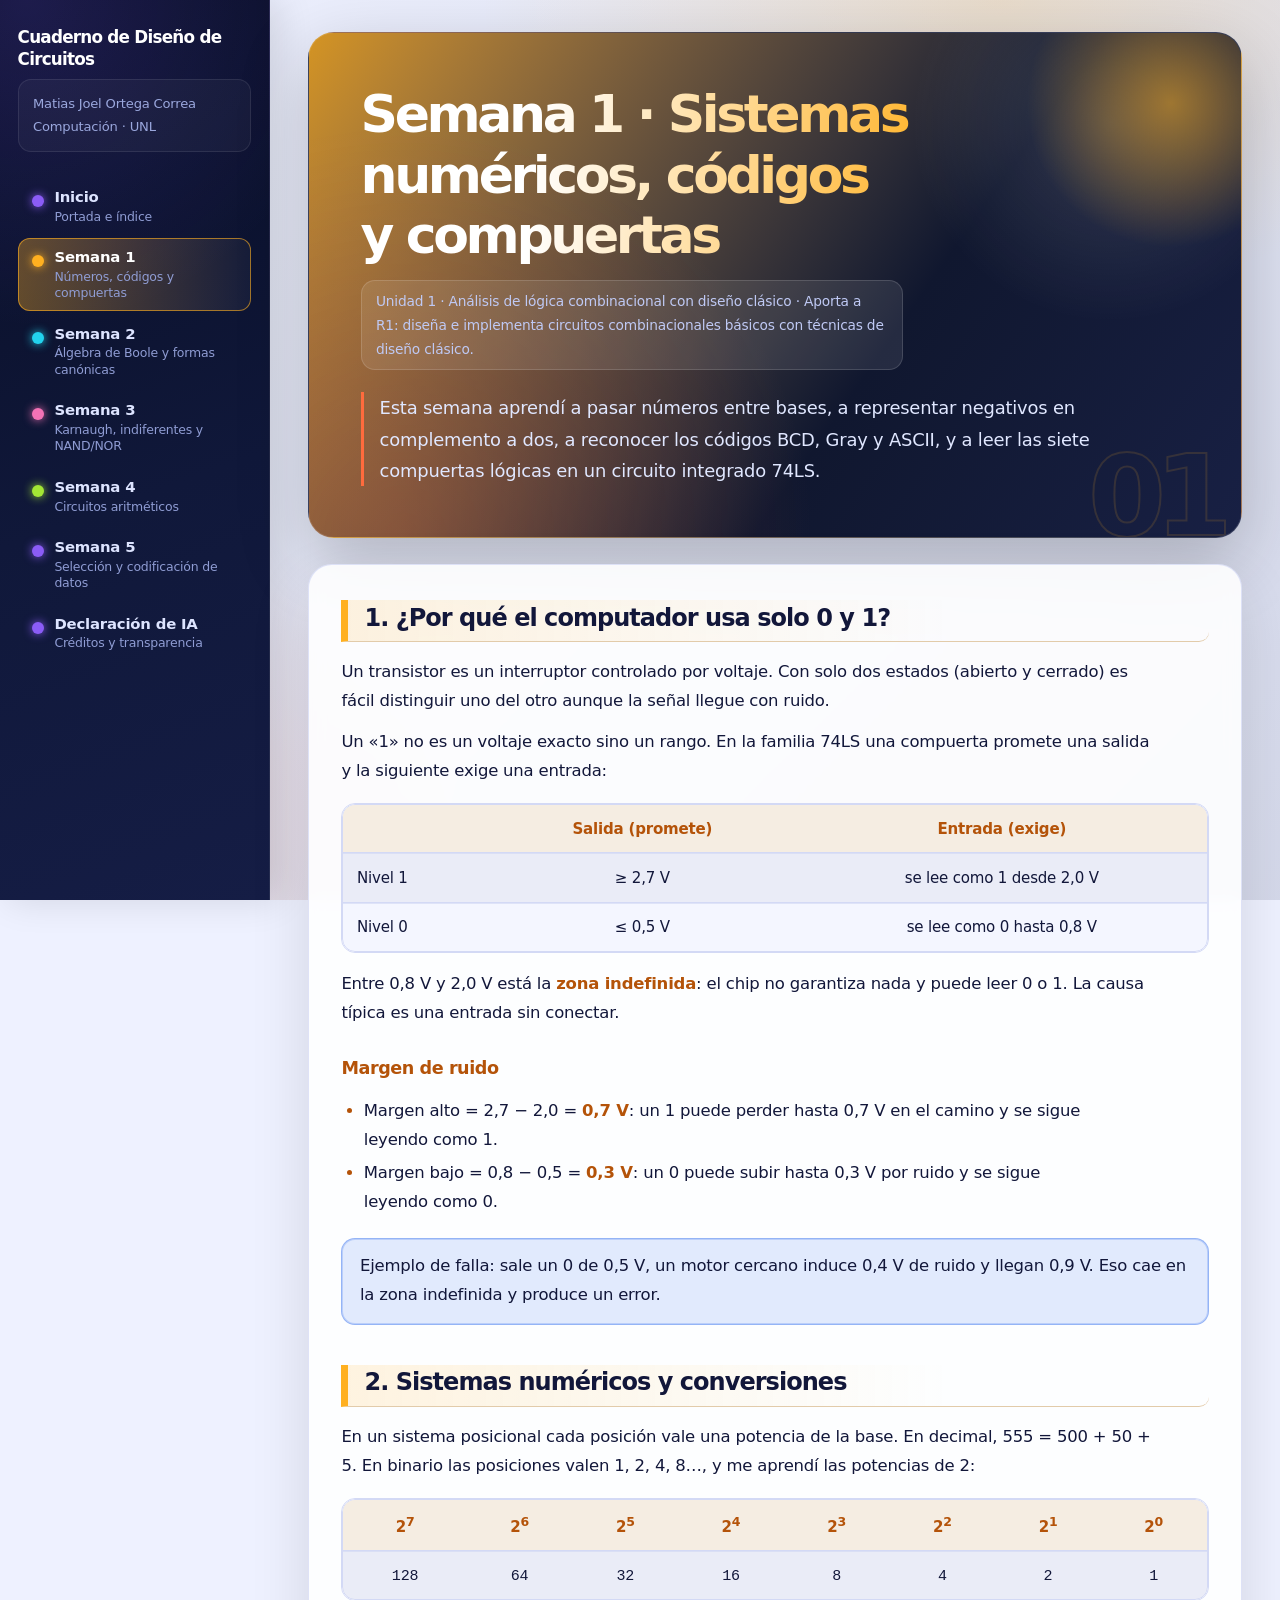
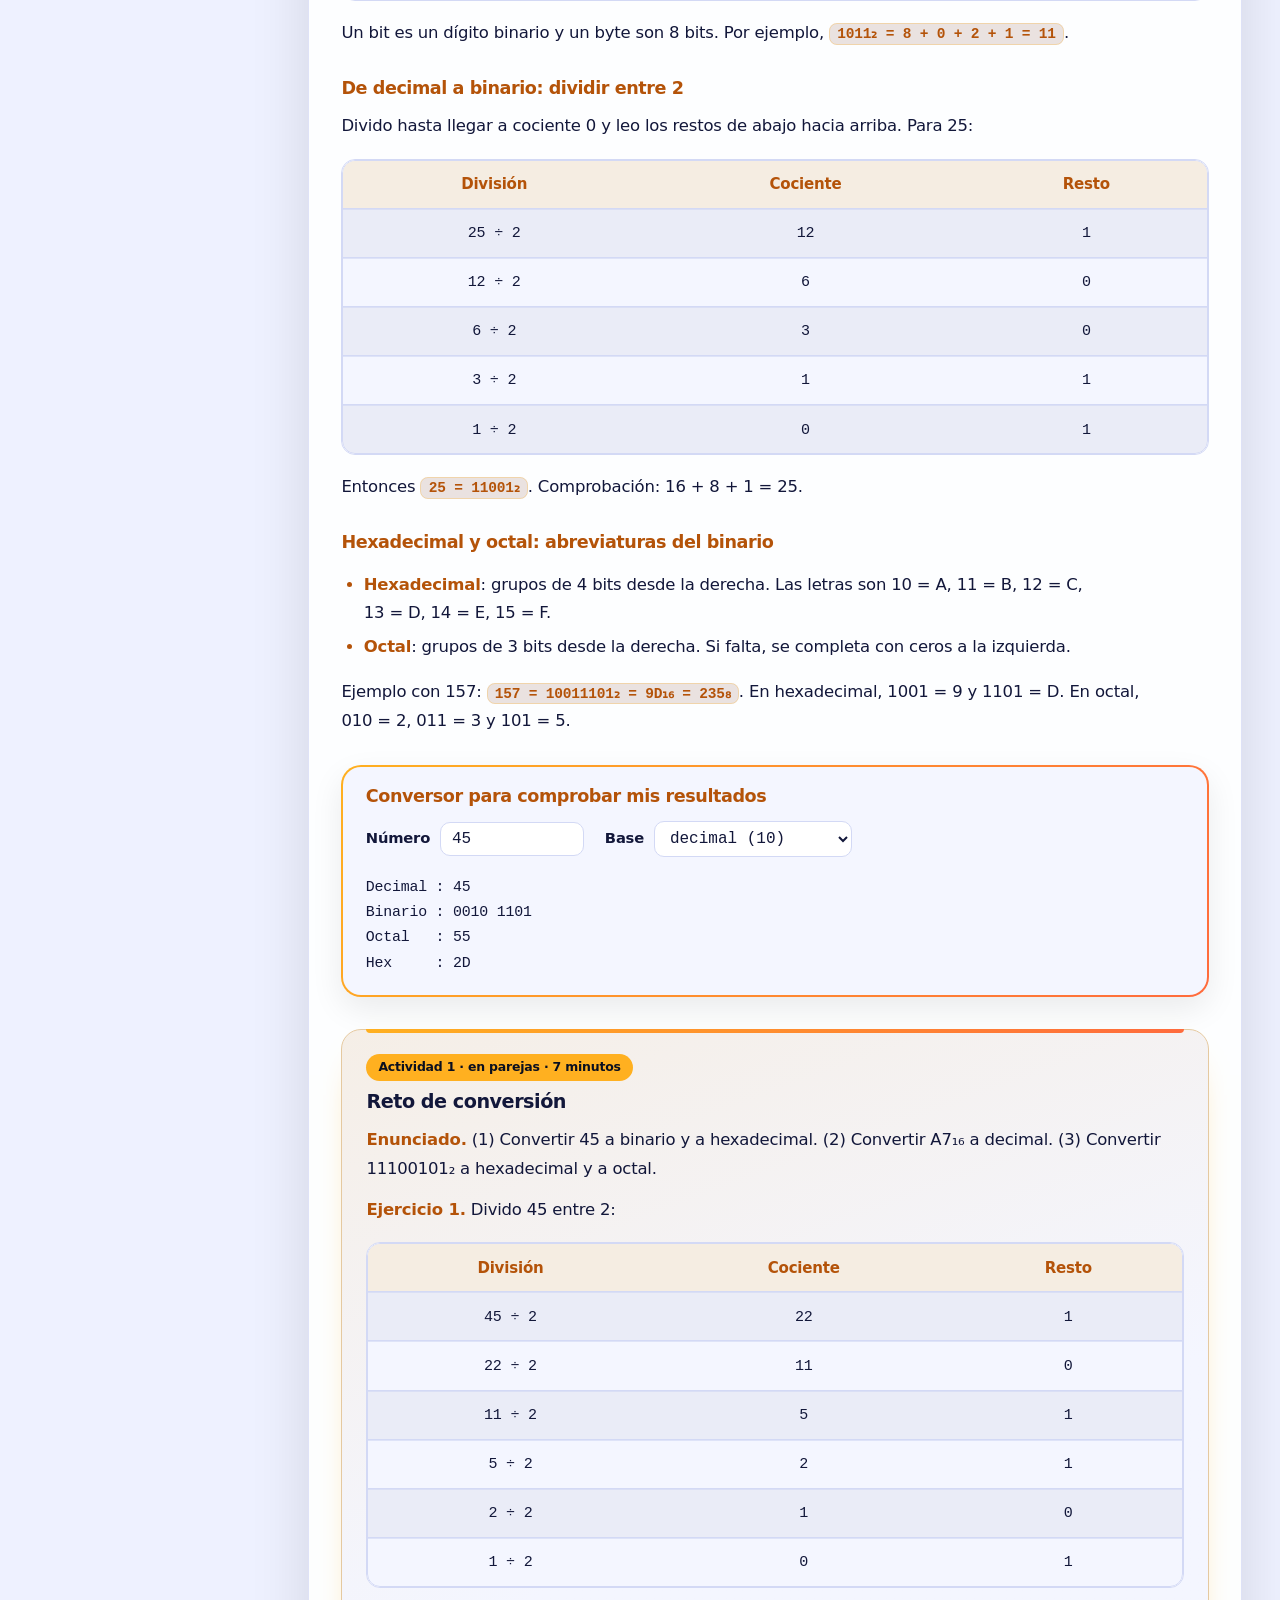
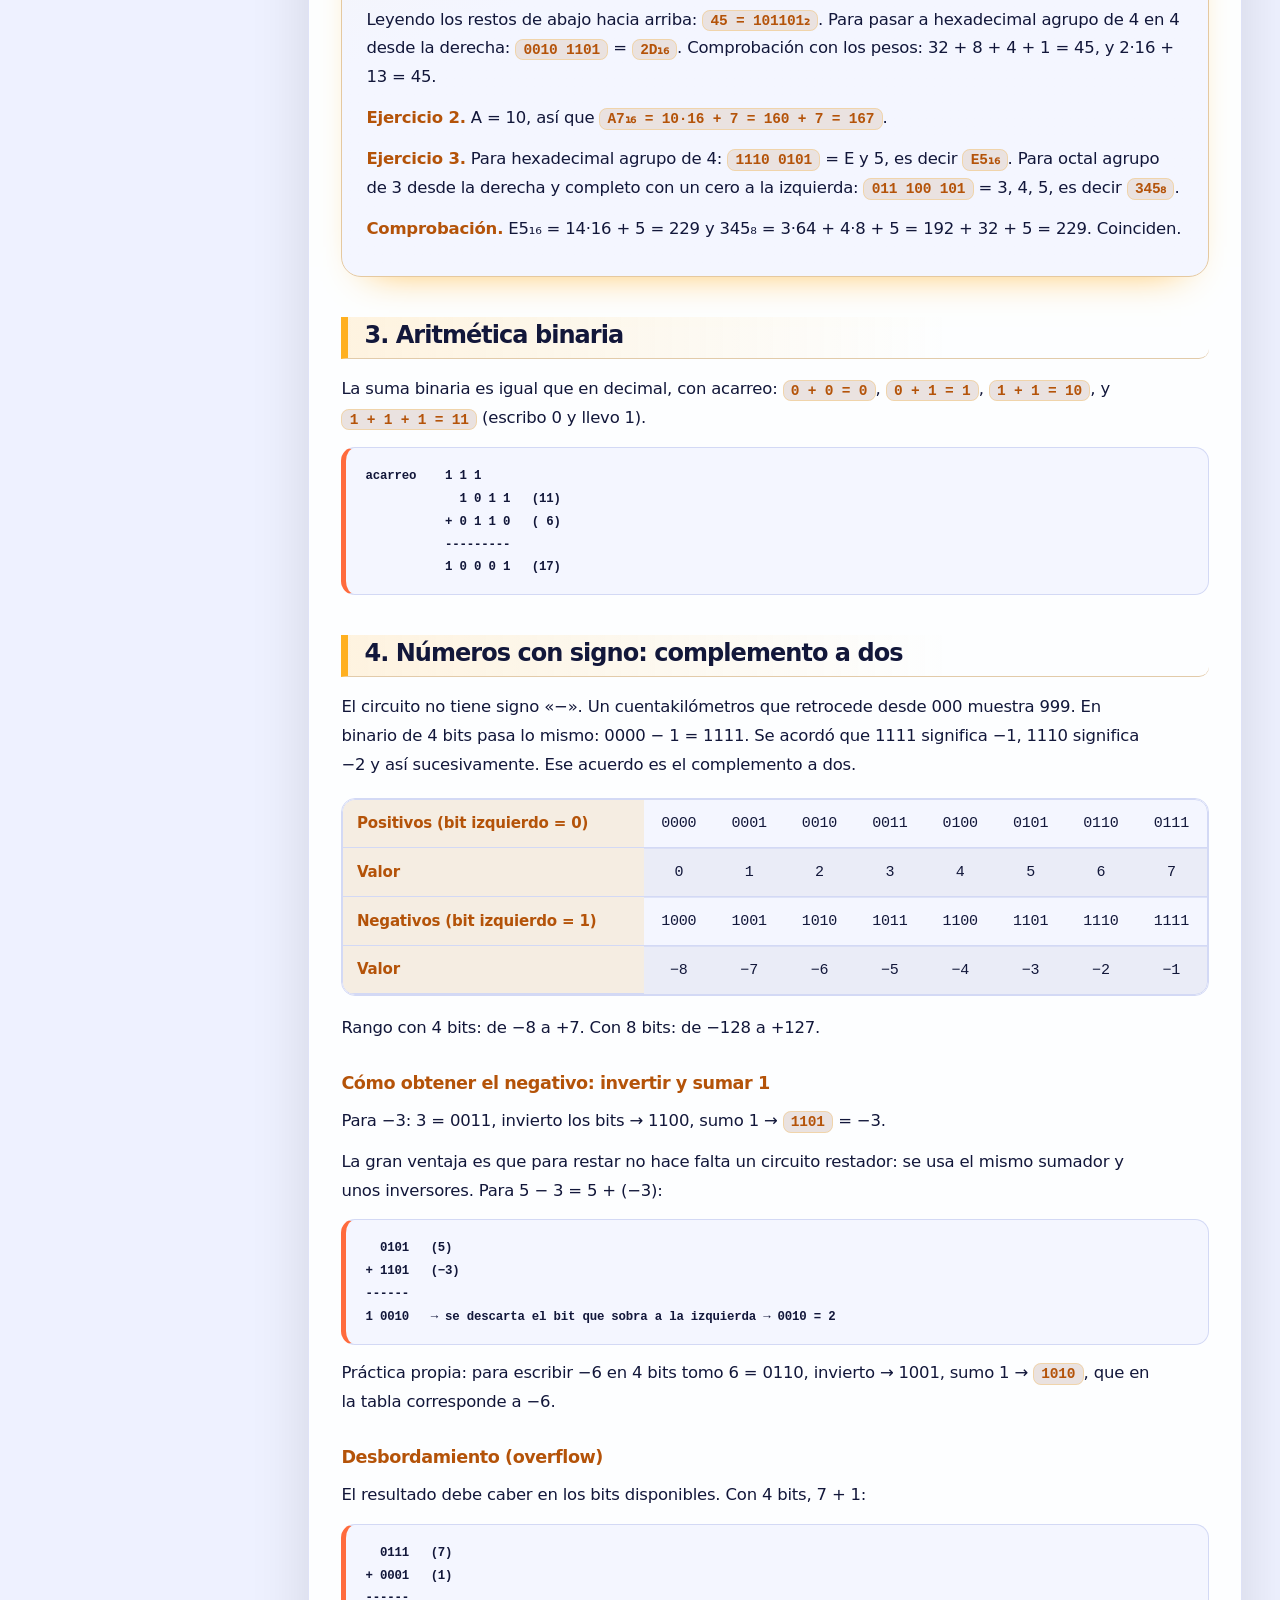
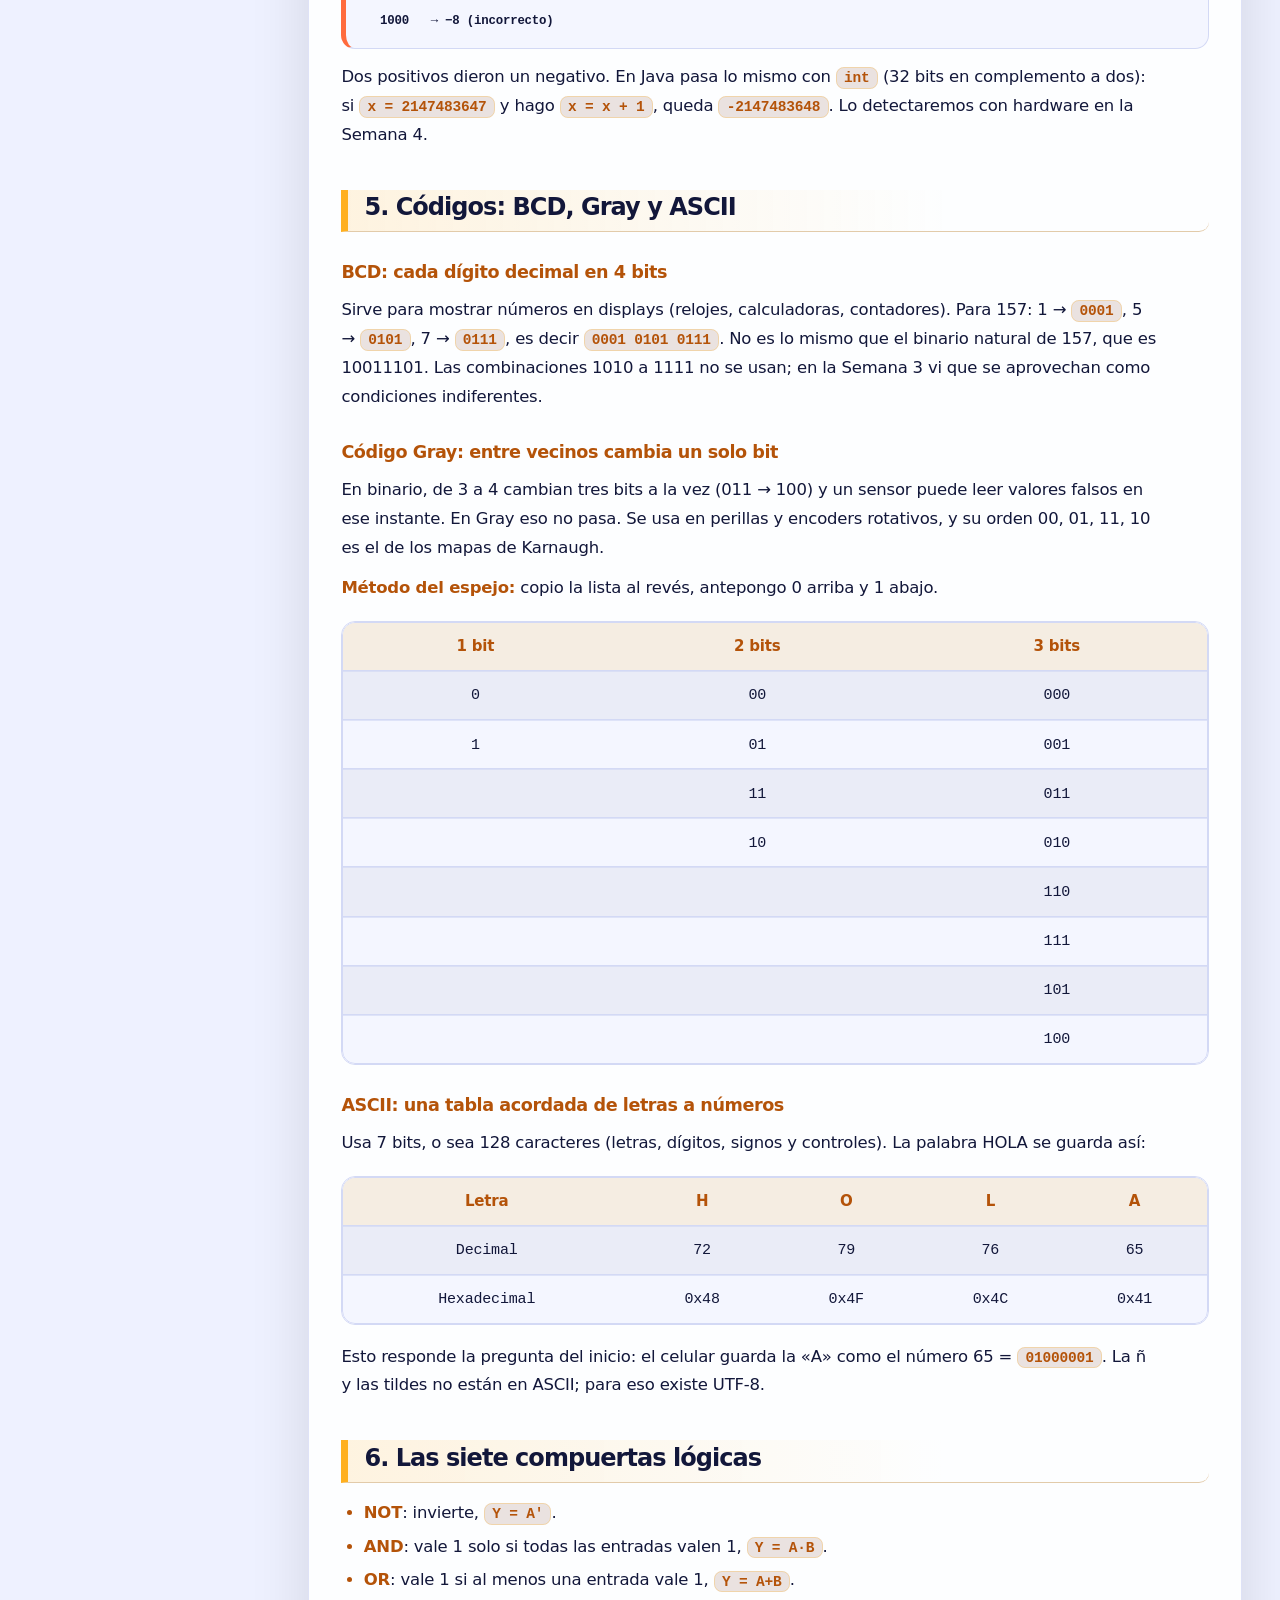
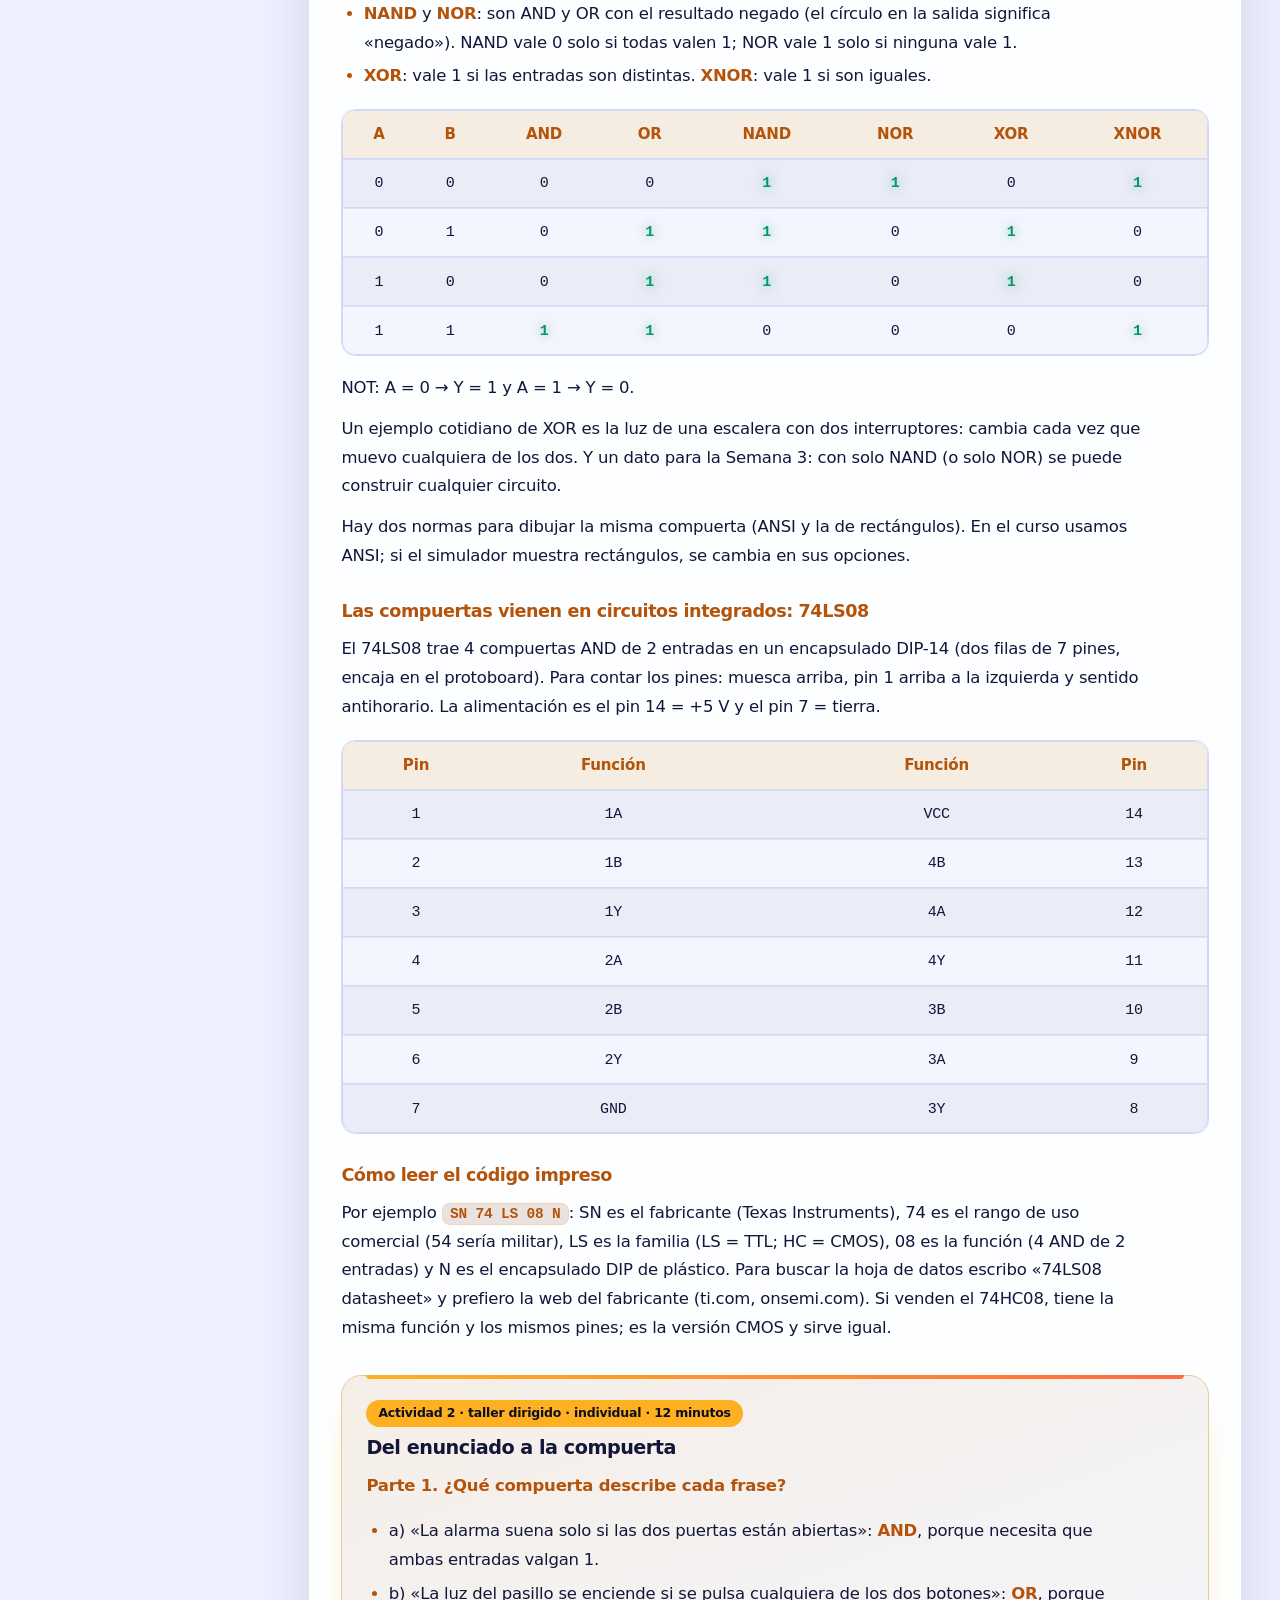
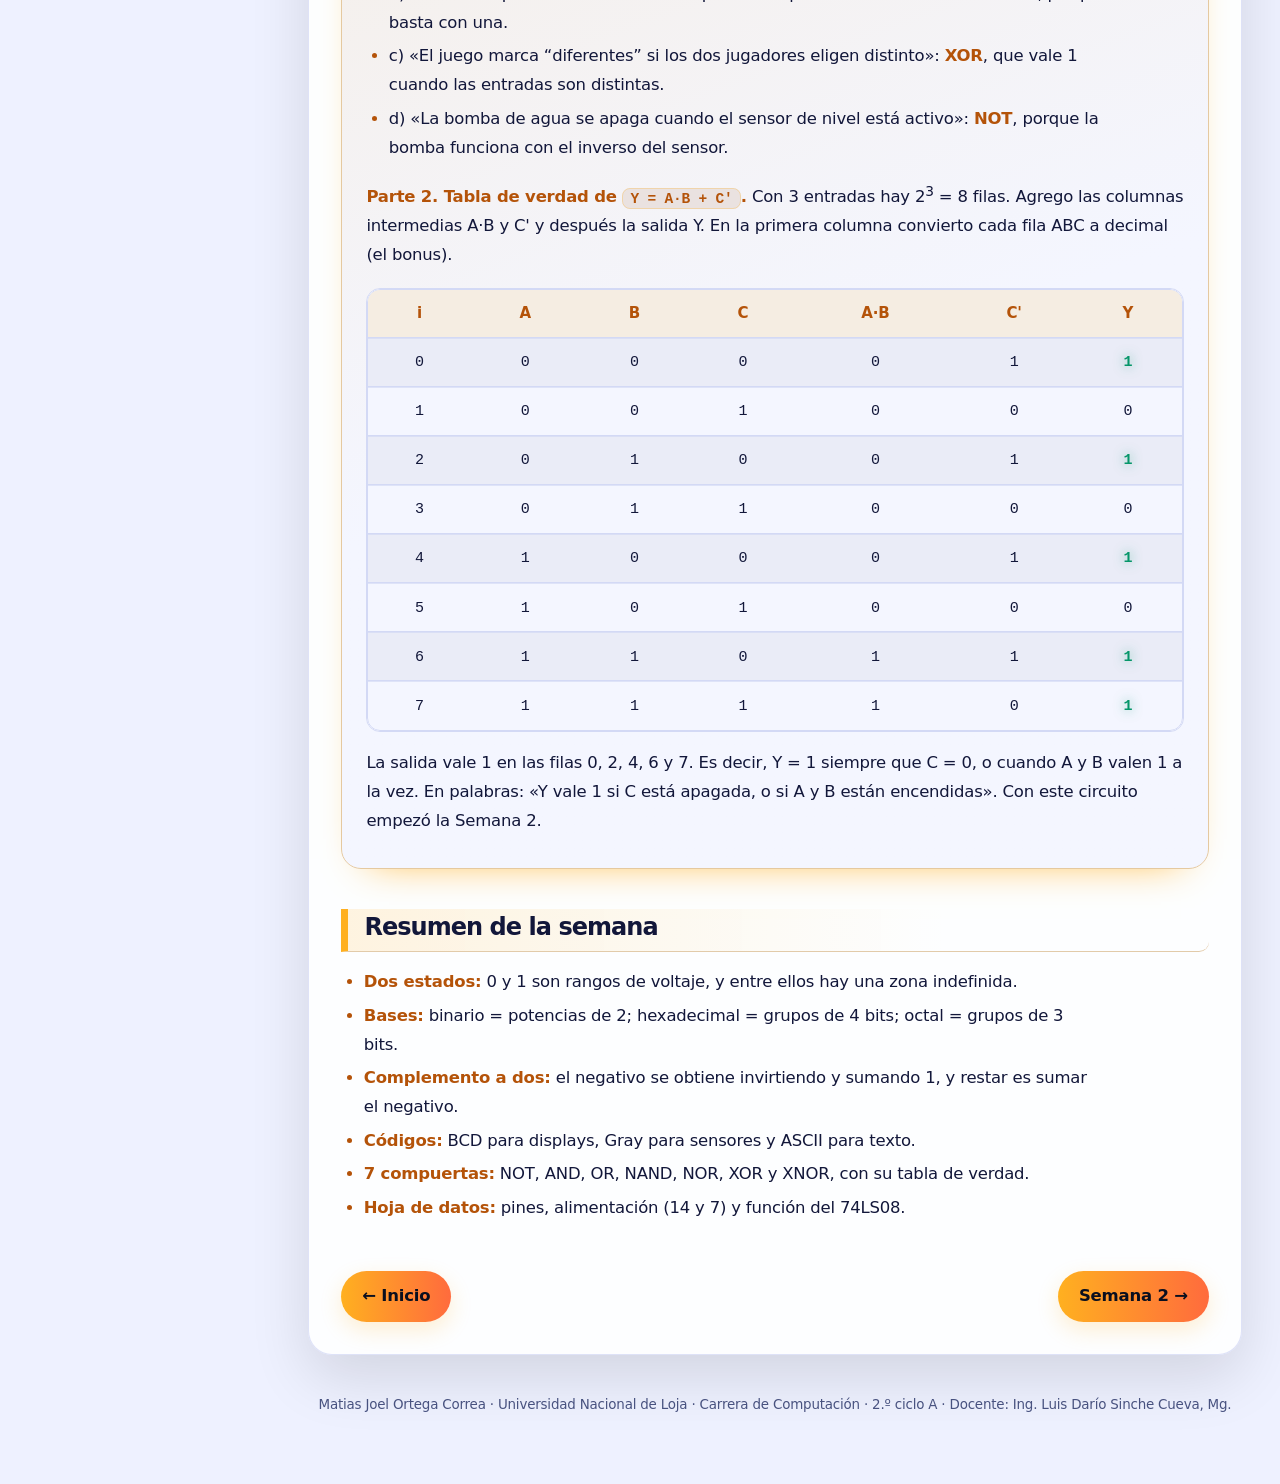
==== commit 8fbe4229: "Add files via upload" ====
--- a/semana-1.html
+++ b/semana-1.html
@@ -15,7 +15,7 @@
 <aside class="side">
 <a class="brand" href="index.html">Cuaderno de Diseño de Circuitos</a>
 <p class="who">Matias Joel Ortega Correa<br>Computación · UNL</p>
-<nav aria-label="Semanas"><a href="index.html">Inicio<small>Portada e índice</small></a><a href="semana-1.html" aria-current="page">Semana 1<small>Números, códigos y compuertas</small></a><a href="semana-2.html">Semana 2<small>Álgebra de Boole y formas canónicas</small></a><a href="semana-3.html">Semana 3<small>Karnaugh, indiferentes y NAND/NOR</small></a><a href="semana-4.html">Semana 4<small>Circuitos aritméticos</small></a><a href="index.html#declaracion-ia">Declaración de IA<small>Créditos y transparencia</small></a></nav>
+<nav aria-label="Semanas"><a href="index.html">Inicio<small>Portada e índice</small></a><a href="semana-1.html" aria-current="page">Semana 1<small>Números, códigos y compuertas</small></a><a href="semana-2.html">Semana 2<small>Álgebra de Boole y formas canónicas</small></a><a href="semana-3.html">Semana 3<small>Karnaugh, indiferentes y NAND/NOR</small></a><a href="semana-4.html">Semana 4<small>Circuitos aritméticos</small></a><a href="semana-5.html">Semana 5<small>Selección y codificación de datos</small></a><a href="index.html#declaracion-ia">Declaración de IA<small>Créditos y transparencia</small></a></nav>
 </aside>
 <div class="main">
 <main class="sheet">
--- a/assets/style.css
+++ b/assets/style.css
@@ -332,3 +332,30 @@
 }
 .declaracion-ia h2{margin-top:0!important}
 .declaracion-ia p{max-width:75ch}
+
+/* Semana 5: componentes heredados integrados al tema del cuaderno */
+.w5 .content nav.toc{
+  background:var(--panel2);border:1px solid var(--rule);border-radius:16px;
+  padding:1rem 1.25rem;margin:0 0 1.5rem;
+}
+.w5 .content nav.toc a{color:var(--acc-t);text-decoration:none}
+.w5 .content nav.toc a:hover{text-decoration:underline}
+.w5 .content section{
+  background:transparent;border:0;border-radius:0;padding:0;margin:0 0 2rem;
+  box-shadow:none;
+}
+.w5 .content section h2{margin-top:0}
+.w5 .content .note,.w5 .content .key{
+  border-radius:12px;padding:.8rem 1rem;margin:1rem 0;
+  background:var(--panel2);border-left:4px solid var(--acc);
+}
+.w5 .content .note{border-left-color:#f2ad43}
+.w5 .content details{
+  border:1px solid var(--rule);border-radius:12px;padding:.75rem 1rem;
+  margin:.8rem 0;background:var(--panel2);
+}
+.w5 .content summary{cursor:pointer;color:var(--acc-t);font-weight:700}
+.w5 .content .eq{display:block;overflow-x:auto;white-space:pre-wrap}
+.w5 .content .scroll{overflow-x:auto}
+.w5 .content pre.eq{white-space:pre;overflow-x:auto}
+.w5 .content table{width:auto;min-width:min(100%,520px)}
